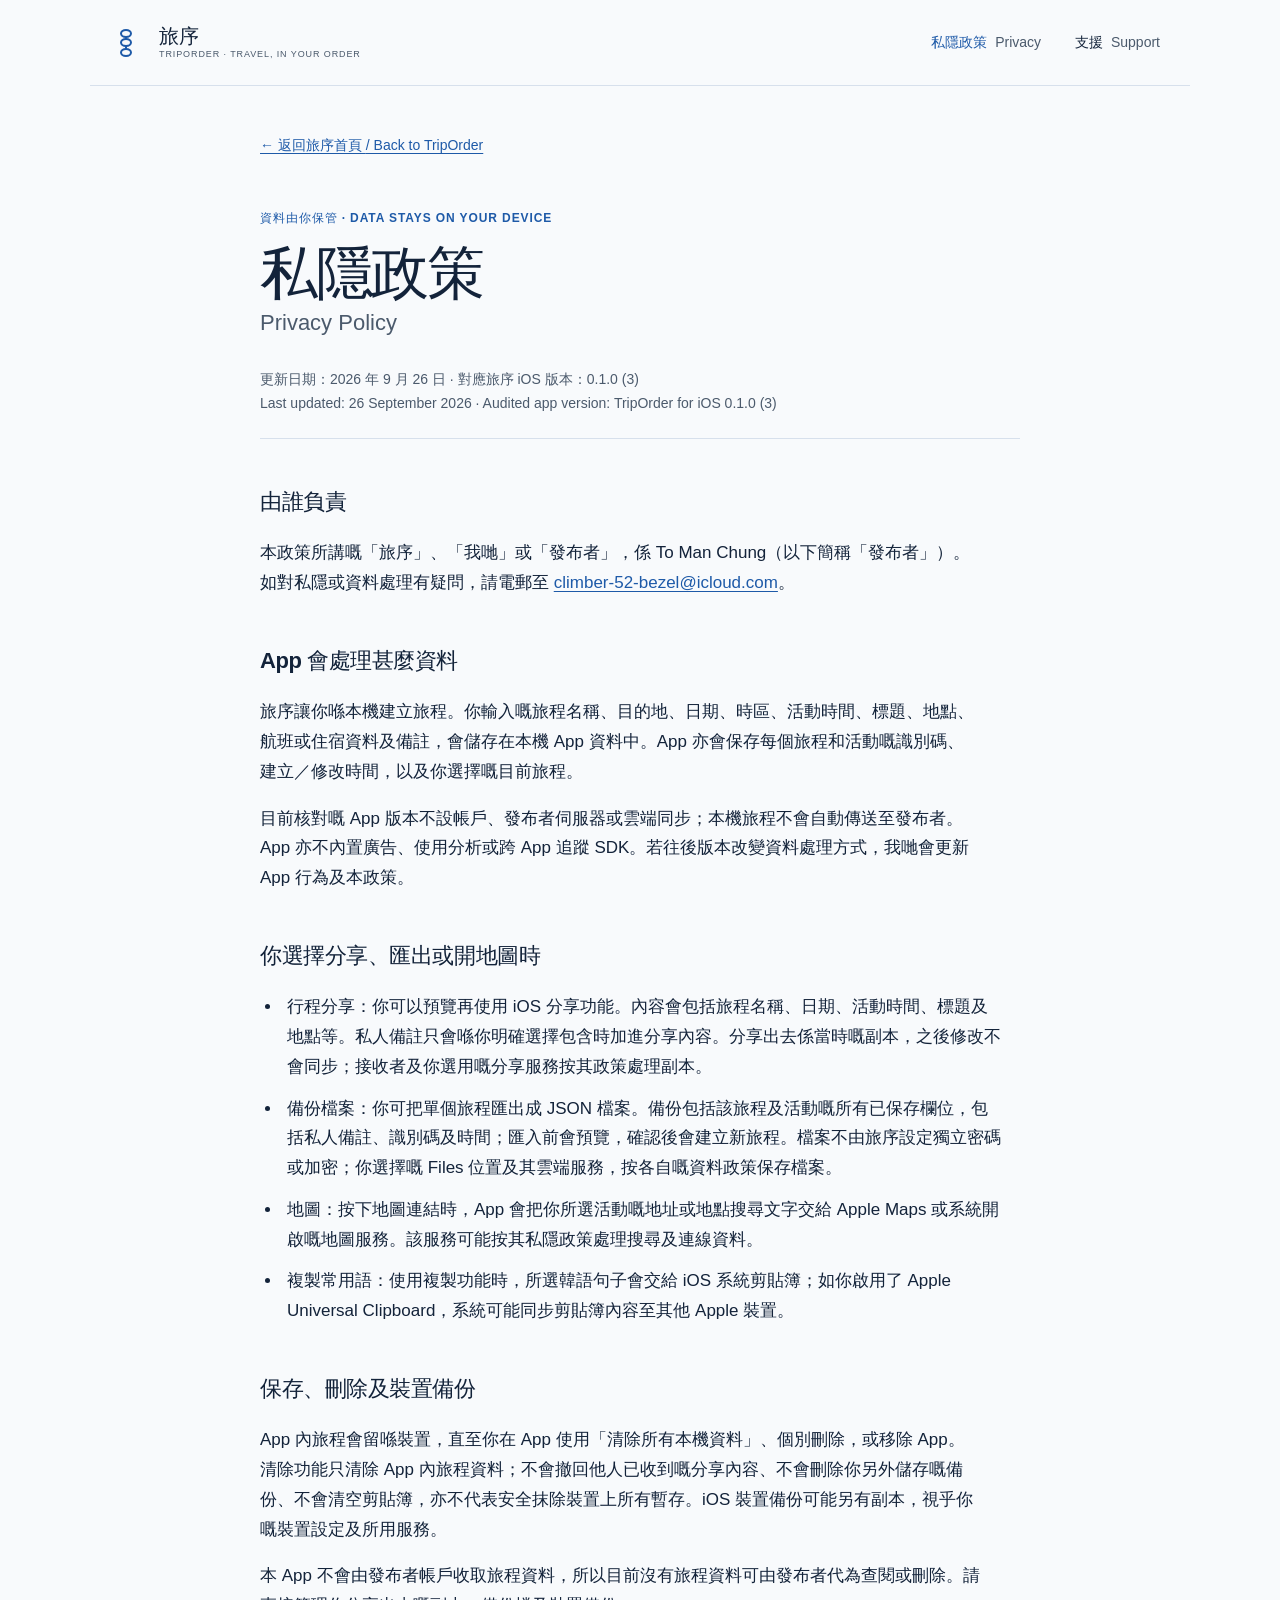
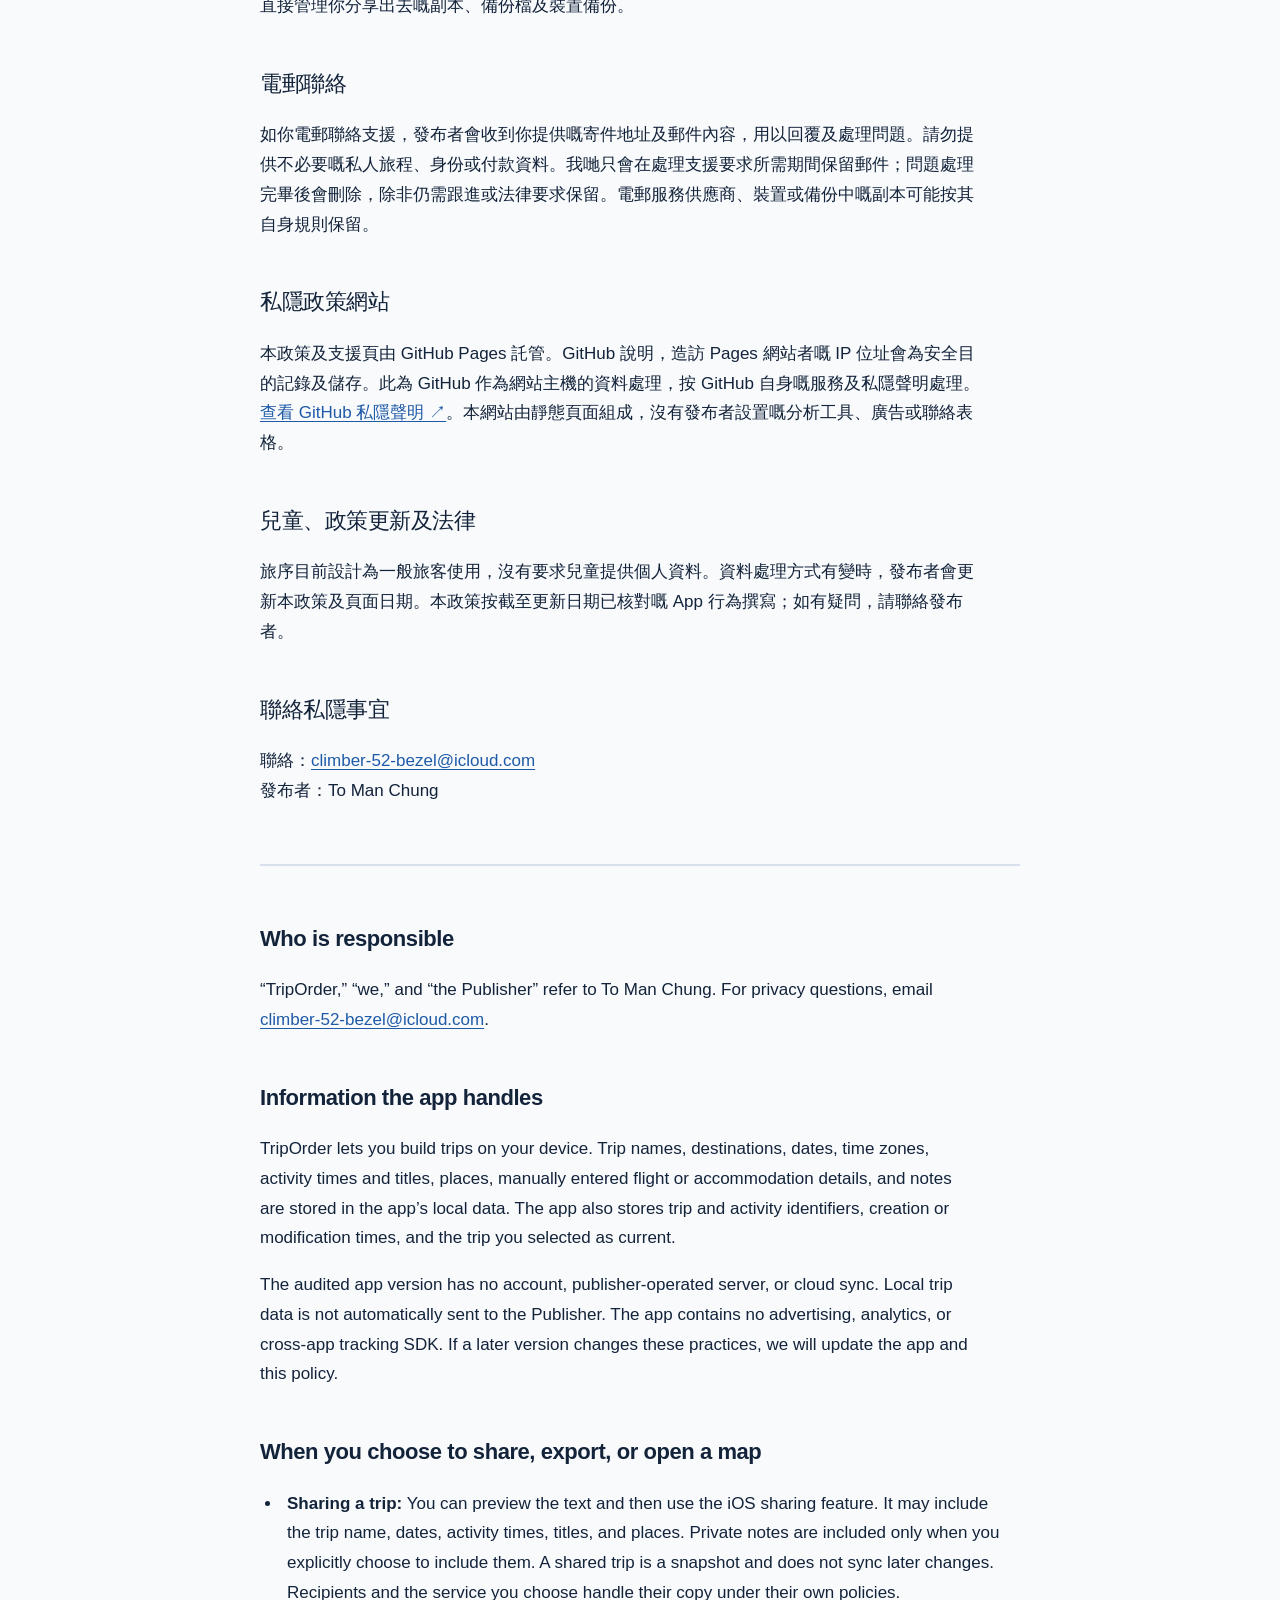
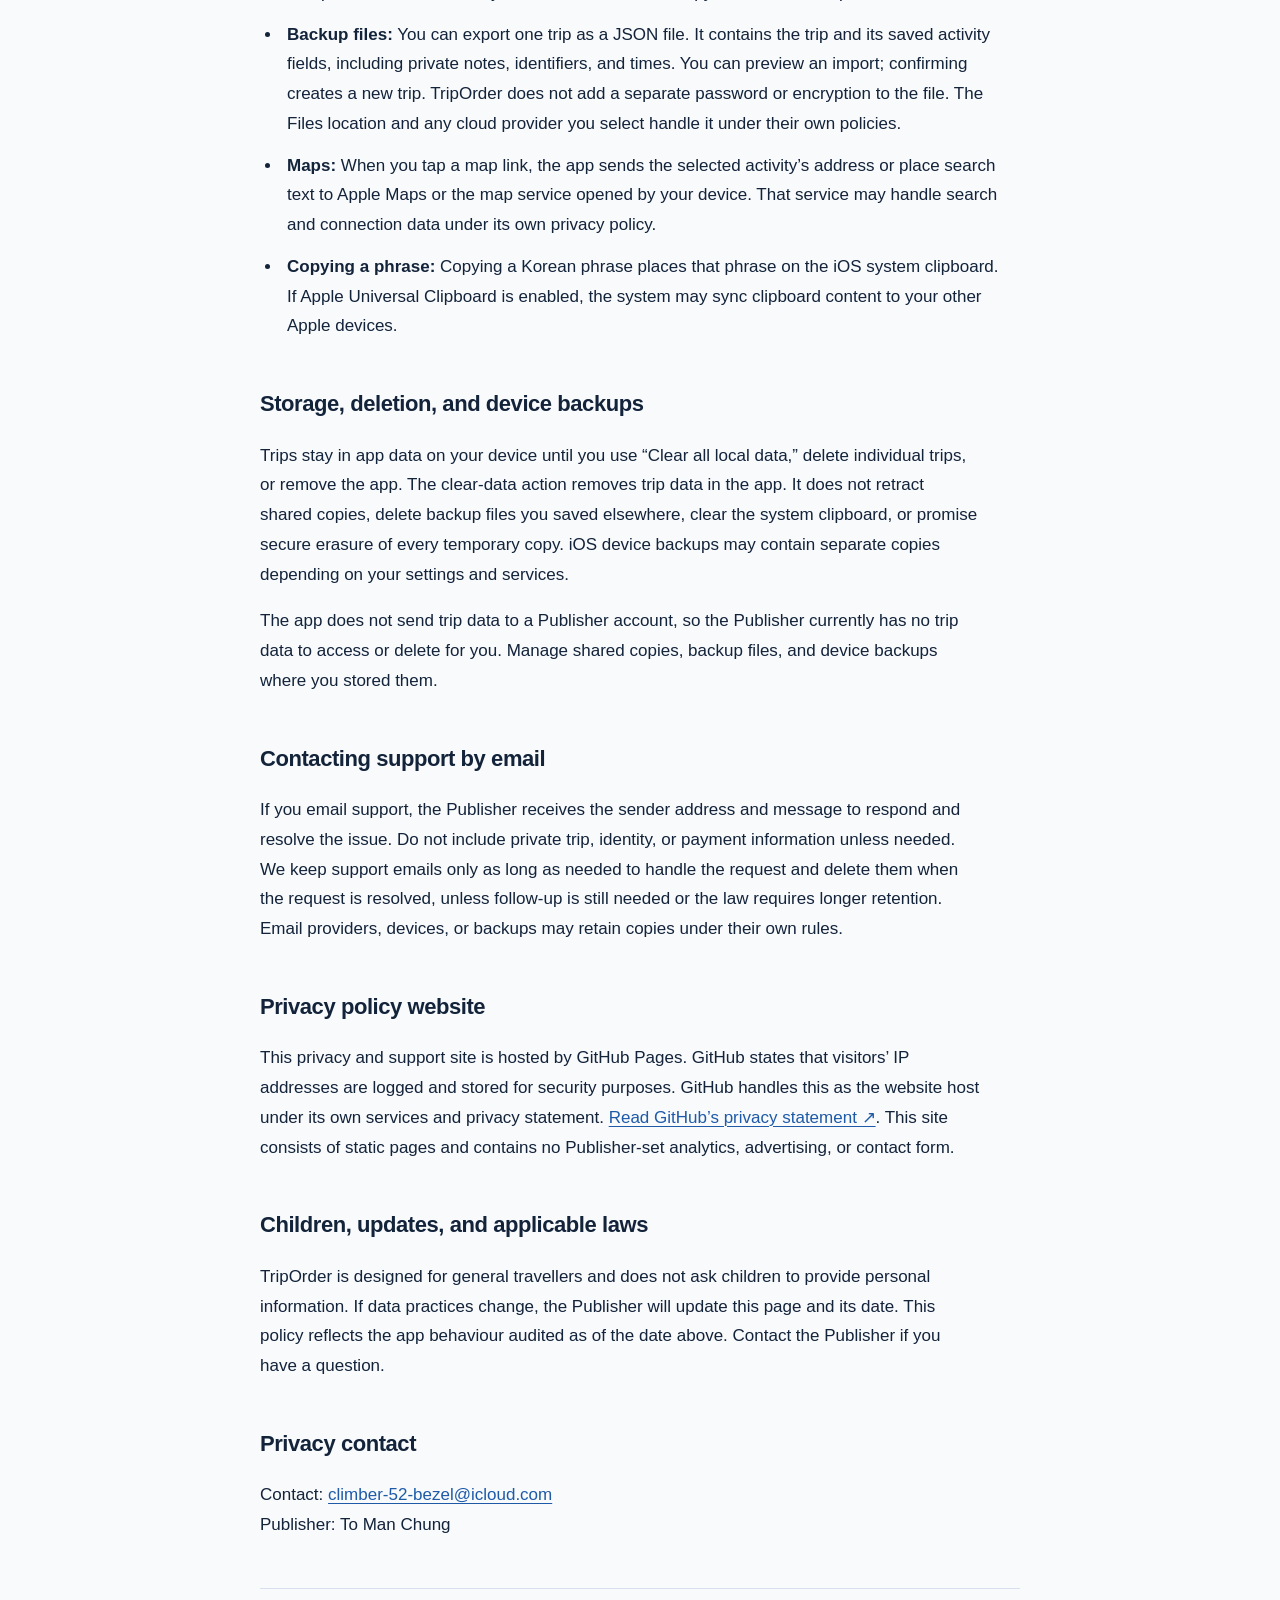
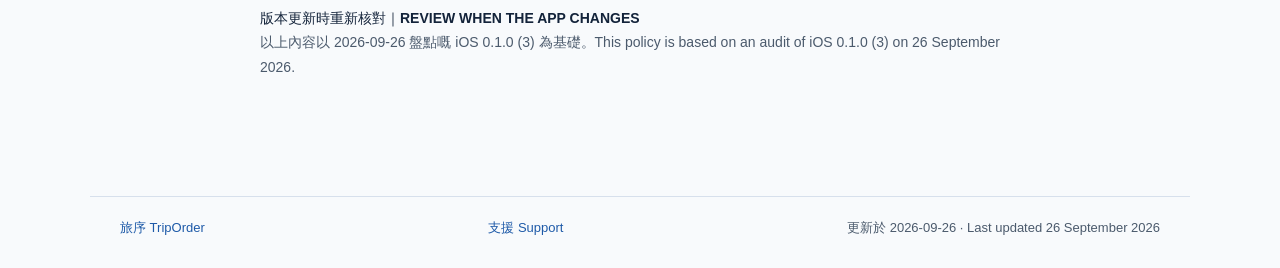
==== privacy.html @ 2a84ca47 "Add bilingual privacy and support site" ====
<!doctype html>
<html lang="zh-Hant">
<head>
  <meta charset="utf-8">
  <meta name="viewport" content="width=device-width, initial-scale=1">
  <meta name="color-scheme" content="light">
  <meta name="description" content="旅序 TripOrder 私隱政策：旅程資料、分享、備份、地圖及刪除方式。">
  <title>私隱政策 Privacy Policy｜旅序 TripOrder</title>
  <link rel="icon" type="image/svg+xml" href="favicon.svg">
  <link rel="stylesheet" href="styles.css">
</head>
<body>
  <header class="masthead">
    <a class="brand" href="index.html" aria-label="旅序 TripOrder 首頁"><span class="brand-mark" aria-hidden="true"><i></i><i></i><i></i></span><span><strong>旅序</strong><small>TRIPORDER · TRAVEL, IN YOUR ORDER</small></span></a>
    <nav aria-label="主要導覽 Main navigation"><a href="privacy.html" aria-current="page">私隱政策 <span lang="en">Privacy</span></a><a href="support.html">支援 <span lang="en">Support</span></a></nav>
  </header>
  <main class="document">
    <a class="back-link" href="index.html">← 返回旅序首頁 <span lang="en">/ Back to TripOrder</span></a>
    <p class="eyebrow">資料由你保管 · DATA STAYS ON YOUR DEVICE</p>
    <h1>私隱政策</h1>
    <p class="english-title" lang="en">Privacy Policy</p>
    <p class="meta">更新日期：2026 年 9 月 26 日 · 對應旅序 iOS 版本：0.1.0 (3)<br><span lang="en">Last updated: 26 September 2026 · Audited app version: TripOrder for iOS 0.1.0 (3)</span></p>
    <section class="bilingual-section">
      <div lang="zh-Hant">
        <h2>由誰負責</h2>
        <p>本政策所講嘅「旅序」、「我哋」或「發布者」，係 To Man Chung（以下簡稱「發布者」）。如對私隱或資料處理有疑問，請電郵至 <a href="mailto:climber-52-bezel@icloud.com">climber-52-bezel@icloud.com</a>。</p>
        <h2>App 會處理甚麼資料</h2>
        <p>旅序讓你喺本機建立旅程。你輸入嘅旅程名稱、目的地、日期、時區、活動時間、標題、地點、航班或住宿資料及備註，會儲存在本機 App 資料中。App 亦會保存每個旅程和活動嘅識別碼、建立／修改時間，以及你選擇嘅目前旅程。</p>
        <p>目前核對嘅 App 版本不設帳戶、發布者伺服器或雲端同步；本機旅程不會自動傳送至發布者。App 亦不內置廣告、使用分析或跨 App 追蹤 SDK。若往後版本改變資料處理方式，我哋會更新 App 行為及本政策。</p>
        <h2>你選擇分享、匯出或開地圖時</h2>
        <ul>
          <li><strong>行程分享：</strong>你可以預覽再使用 iOS 分享功能。內容會包括旅程名稱、日期、活動時間、標題及地點等。私人備註只會喺你明確選擇包含時加進分享內容。分享出去係當時嘅副本，之後修改不會同步；接收者及你選用嘅分享服務按其政策處理副本。</li>
          <li><strong>備份檔案：</strong>你可把單個旅程匯出成 JSON 檔案。備份包括該旅程及活動嘅所有已保存欄位，包括私人備註、識別碼及時間；匯入前會預覽，確認後會建立新旅程。檔案不由旅序設定獨立密碼或加密；你選擇嘅 Files 位置及其雲端服務，按各自嘅資料政策保存檔案。</li>
          <li><strong>地圖：</strong>按下地圖連結時，App 會把你所選活動嘅地址或地點搜尋文字交給 Apple Maps 或系統開啟嘅地圖服務。該服務可能按其私隱政策處理搜尋及連線資料。</li>
          <li><strong>複製常用語：</strong>使用複製功能時，所選韓語句子會交給 iOS 系統剪貼簿；如你啟用了 Apple Universal Clipboard，系統可能同步剪貼簿內容至其他 Apple 裝置。</li>
        </ul>
        <h2>保存、刪除及裝置備份</h2>
        <p>App 內旅程會留喺裝置，直至你在 App 使用「清除所有本機資料」、個別刪除，或移除 App。清除功能只清除 App 內旅程資料；不會撤回他人已收到嘅分享內容、不會刪除你另外儲存嘅備份、不會清空剪貼簿，亦不代表安全抹除裝置上所有暫存。iOS 裝置備份可能另有副本，視乎你嘅裝置設定及所用服務。</p>
        <p>本 App 不會由發布者帳戶收取旅程資料，所以目前沒有旅程資料可由發布者代為查閱或刪除。請直接管理你分享出去嘅副本、備份檔及裝置備份。</p>
        <h2>電郵聯絡</h2>
        <p>如你電郵聯絡支援，發布者會收到你提供嘅寄件地址及郵件內容，用以回覆及處理問題。請勿提供不必要嘅私人旅程、身份或付款資料。我哋只會在處理支援要求所需期間保留郵件；問題處理完畢後會刪除，除非仍需跟進或法律要求保留。電郵服務供應商、裝置或備份中嘅副本可能按其自身規則保留。</p>
        <h2>私隱政策網站</h2>
        <p>本政策及支援頁由 GitHub Pages 託管。GitHub 說明，造訪 Pages 網站者嘅 IP 位址會為安全目的記錄及儲存。此為 GitHub 作為網站主機的資料處理，按 GitHub 自身嘅服務及私隱聲明處理。<a href="https://docs.github.com/en/site-policy/privacy-policies/github-privacy-statement">查看 GitHub 私隱聲明 ↗</a>。本網站由靜態頁面組成，沒有發布者設置嘅分析工具、廣告或聯絡表格。</p>
        <h2>兒童、政策更新及法律</h2>
        <p>旅序目前設計為一般旅客使用，沒有要求兒童提供個人資料。資料處理方式有變時，發布者會更新本政策及頁面日期。本政策按截至更新日期已核對嘅 App 行為撰寫；如有疑問，請聯絡發布者。</p>
        <h2>聯絡私隱事宜</h2>
        <p>聯絡：<a href="mailto:climber-52-bezel@icloud.com">climber-52-bezel@icloud.com</a><br>發布者：To Man Chung</p>
      </div>
      <hr>
      <div lang="en">
        <h2>Who is responsible</h2>
        <p>“TripOrder,” “we,” and “the Publisher” refer to To Man Chung. For privacy questions, email <a href="mailto:climber-52-bezel@icloud.com">climber-52-bezel@icloud.com</a>.</p>
        <h2>Information the app handles</h2>
        <p>TripOrder lets you build trips on your device. Trip names, destinations, dates, time zones, activity times and titles, places, manually entered flight or accommodation details, and notes are stored in the app’s local data. The app also stores trip and activity identifiers, creation or modification times, and the trip you selected as current.</p>
        <p>The audited app version has no account, publisher-operated server, or cloud sync. Local trip data is not automatically sent to the Publisher. The app contains no advertising, analytics, or cross-app tracking SDK. If a later version changes these practices, we will update the app and this policy.</p>
        <h2>When you choose to share, export, or open a map</h2>
        <ul>
          <li><strong>Sharing a trip:</strong> You can preview the text and then use the iOS sharing feature. It may include the trip name, dates, activity times, titles, and places. Private notes are included only when you explicitly choose to include them. A shared trip is a snapshot and does not sync later changes. Recipients and the service you choose handle their copy under their own policies.</li>
          <li><strong>Backup files:</strong> You can export one trip as a JSON file. It contains the trip and its saved activity fields, including private notes, identifiers, and times. You can preview an import; confirming creates a new trip. TripOrder does not add a separate password or encryption to the file. The Files location and any cloud provider you select handle it under their own policies.</li>
          <li><strong>Maps:</strong> When you tap a map link, the app sends the selected activity’s address or place search text to Apple Maps or the map service opened by your device. That service may handle search and connection data under its own privacy policy.</li>
          <li><strong>Copying a phrase:</strong> Copying a Korean phrase places that phrase on the iOS system clipboard. If Apple Universal Clipboard is enabled, the system may sync clipboard content to your other Apple devices.</li>
        </ul>
        <h2>Storage, deletion, and device backups</h2>
        <p>Trips stay in app data on your device until you use “Clear all local data,” delete individual trips, or remove the app. The clear-data action removes trip data in the app. It does not retract shared copies, delete backup files you saved elsewhere, clear the system clipboard, or promise secure erasure of every temporary copy. iOS device backups may contain separate copies depending on your settings and services.</p>
        <p>The app does not send trip data to a Publisher account, so the Publisher currently has no trip data to access or delete for you. Manage shared copies, backup files, and device backups where you stored them.</p>
        <h2>Contacting support by email</h2>
        <p>If you email support, the Publisher receives the sender address and message to respond and resolve the issue. Do not include private trip, identity, or payment information unless needed. We keep support emails only as long as needed to handle the request and delete them when the request is resolved, unless follow-up is still needed or the law requires longer retention. Email providers, devices, or backups may retain copies under their own rules.</p>
        <h2>Privacy policy website</h2>
        <p>This privacy and support site is hosted by GitHub Pages. GitHub states that visitors’ IP addresses are logged and stored for security purposes. GitHub handles this as the website host under its own services and privacy statement. <a href="https://docs.github.com/en/site-policy/privacy-policies/github-privacy-statement">Read GitHub’s privacy statement ↗</a>. This site consists of static pages and contains no Publisher-set analytics, advertising, or contact form.</p>
        <h2>Children, updates, and applicable laws</h2>
        <p>TripOrder is designed for general travellers and does not ask children to provide personal information. If data practices change, the Publisher will update this page and its date. This policy reflects the app behaviour audited as of the date above. Contact the Publisher if you have a question.</p>
        <h2>Privacy contact</h2>
        <p>Contact: <a href="mailto:climber-52-bezel@icloud.com">climber-52-bezel@icloud.com</a><br>Publisher: To Man Chung</p>
      </div>
    </section>
    <div class="closing-note"><strong>版本更新時重新核對｜REVIEW WHEN THE APP CHANGES</strong><br>以上內容以 2026-09-26 盤點嘅 iOS 0.1.0 (3) 為基礎。<span lang="en">This policy is based on an audit of iOS 0.1.0 (3) on 26 September 2026.</span></div>
  </main>
  <footer><a href="index.html">旅序 TripOrder</a><a href="support.html">支援 Support</a><span>更新於 2026-09-26 · Last updated 26 September 2026</span></footer>
</body>
</html>
---- styles.css ----
:root {
  color-scheme: light;
  --ink: #13233a;
  --harbor: #1e5aa8;
  --wash: #e8f1ff;
  --paper: #f8fafc;
  --line: #d7e0ec;
  --coral: #9b3028;
  --muted: #4b5a6c;
  font-family: -apple-system, BlinkMacSystemFont, "Segoe UI", "PingFang TC", "Noto Sans TC", sans-serif;
  font-synthesis: none;
  text-rendering: optimizeLegibility;
}
* { box-sizing: border-box; }
body { margin: 0; background: var(--paper); color: var(--ink); font-size: 17px; line-height: 1.75; }
a { color: var(--harbor); text-underline-offset: .2em; text-decoration-thickness: .08em; }
a:hover { text-decoration-thickness: .13em; }
a:focus-visible, summary:focus-visible { outline: 3px solid var(--harbor); outline-offset: 4px; border-radius: 2px; }
.draft-banner { padding: 9px 20px; background: var(--coral); color: white; text-align: center; font-size: 13px; font-weight: 700; letter-spacing: .015em; }
.masthead { max-width: 1100px; margin: 0 auto; min-height: 86px; padding: 18px 30px; display: flex; align-items: center; justify-content: space-between; gap: 28px; border-bottom: 1px solid var(--line); }
.brand { display: flex; gap: 12px; align-items: center; color: var(--ink); text-decoration: none; }
.brand strong { display: block; font-size: 20px; line-height: 1.2; }
.brand small { display: block; color: var(--muted); font-size: 9px; letter-spacing: .1em; line-height: 1.5; }
.brand-mark { position: relative; width: 27px; height: 36px; display: flex; flex-direction: column; justify-content: space-between; padding: 4px 0; }
.brand-mark::before { content: ""; position: absolute; top: 5px; bottom: 5px; left: 5px; width: 2px; background: var(--harbor); }
.brand-mark i { position: relative; display: block; width: 12px; height: 9px; border-radius: 50%; border: 2px solid var(--harbor); background: var(--paper); }
.masthead nav { display: flex; gap: clamp(16px, 3vw, 34px); }
.masthead nav a { color: var(--ink); text-decoration: none; font-size: 14px; font-weight: 650; }
.masthead nav a span { display: inline-block; margin-left: 4px; color: var(--muted); font-weight: 400; }
.masthead nav a[aria-current] { color: var(--harbor); }
main { max-width: 1100px; margin: 0 auto; padding: 76px 30px 100px; }
.hero { max-width: 780px; padding: 15px 0 36px; }
.eyebrow { color: var(--harbor); font-weight: 750; font-size: 12px; letter-spacing: .075em; }
h1 { margin: 16px 0 20px; font-size: clamp(43px, 7vw, 78px); line-height: 1.1; letter-spacing: -.04em; }
.hero h1 span { color: var(--harbor); }
.lede { max-width: 650px; font-size: 19px; line-height: 1.8; }
.lede.english { margin-top: 12px; color: var(--muted); font-size: 16px; }
.route-list { margin-top: 48px; max-width: 690px; border-top: 1px solid var(--line); }
.route-item { min-height: 80px; display: grid; grid-template-columns: 60px 1fr 26px; gap: 16px; align-items: center; padding: 13px 8px; border-bottom: 1px solid var(--line); color: var(--ink); text-decoration: none; }
.route-time { align-self: stretch; display: flex; align-items: center; color: var(--harbor); font-size: 15px; font-variant-numeric: tabular-nums; }
.route-item strong, .route-item small { display: block; }
.route-item strong { font-size: 18px; }
.route-item small { color: var(--muted); font-size: 13px; }
.route-item .arrow { color: var(--harbor); font-size: 20px; }
.route-item:hover { background: var(--wash); }
.publisher-note { max-width: 760px; margin-top: 55px; padding: 22px 25px; border-left: 3px solid var(--coral); background: white; }
.publisher-note p:last-child { color: var(--muted); }
.document { max-width: 820px; padding-top: 44px; }
.document h1 { margin: 10px 0 0; font-size: clamp(40px, 6vw, 58px); }
.english-title { margin: 0; color: var(--muted); font-size: 22px; }
.back-link { display: inline-block; margin-bottom: 38px; font-size: 14px; }
.meta { margin: 24px 0 28px; padding-bottom: 22px; color: var(--muted); border-bottom: 1px solid var(--line); font-size: 14px; }
.attention { margin: 28px 0 38px; padding: 18px 20px; border-left: 3px solid var(--coral); background: #fff4f2; font-size: 15px; }
.bilingual-section { max-width: 760px; }
.bilingual-section h2 { margin: 44px 0 10px; font-size: 22px; letter-spacing: -.02em; }
.bilingual-section p, .bilingual-section li { max-width: 720px; }
.bilingual-section li { margin: 12px 0; padding-left: 5px; }
.bilingual-section ul { padding-left: 22px; }
.bilingual-section hr { margin: 58px 0 54px; border: 0; border-top: 2px solid var(--line); }
mark { padding: 1px 4px; background: #fff1c7; color: #392800; font-weight: 650; }
.closing-note { margin-top: 48px; padding: 17px 0; border-top: 1px solid var(--line); color: var(--muted); font-size: 14px; }
.closing-note strong { color: var(--ink); }
.support-page .bilingual-section details { margin: 12px 0; border-top: 1px solid var(--line); }
.support-page summary { min-height: 54px; padding: 12px 5px; cursor: pointer; color: var(--ink); font-weight: 650; }
.support-page details p { margin: 2px 5px 20px; color: var(--muted); }
footer { max-width: 1100px; margin: 0 auto; padding: 20px 30px 28px; display: flex; flex-wrap: wrap; justify-content: space-between; gap: 12px; border-top: 1px solid var(--line); color: var(--muted); font-size: 13px; }
footer a { text-decoration: none; }
@media (max-width: 640px) {
  body { font-size: 16px; }
  .draft-banner { font-size: 11px; line-height: 1.5; }
  .masthead { min-height: 74px; padding: 14px 18px; align-items: flex-start; }
  .brand small { max-width: 150px; font-size: 8px; }
  .masthead nav { flex-direction: column; align-items: flex-end; gap: 7px; }
  .masthead nav a { font-size: 12px; }
  .masthead nav a span { font-size: 11px; }
  main { padding: 50px 20px 68px; }
  .document { padding-top: 30px; }
  .back-link { margin-bottom: 28px; }
  .lede { font-size: 17px; }
  .route-list { margin-top: 34px; }
  .route-item { grid-template-columns: 40px 1fr 22px; gap: 10px; }
  .route-item strong { font-size: 16px; }
  .route-item small { font-size: 12px; }
  .publisher-note { margin-top: 38px; padding: 17px; }
  .attention { padding: 15px; }
  footer { padding: 18px 20px 24px; }
}
@media (prefers-reduced-motion: reduce) {
  *, *::before, *::after { scroll-behavior: auto !important; animation-duration: .01ms !important; animation-iteration-count: 1 !important; transition-duration: .01ms !important; }
}
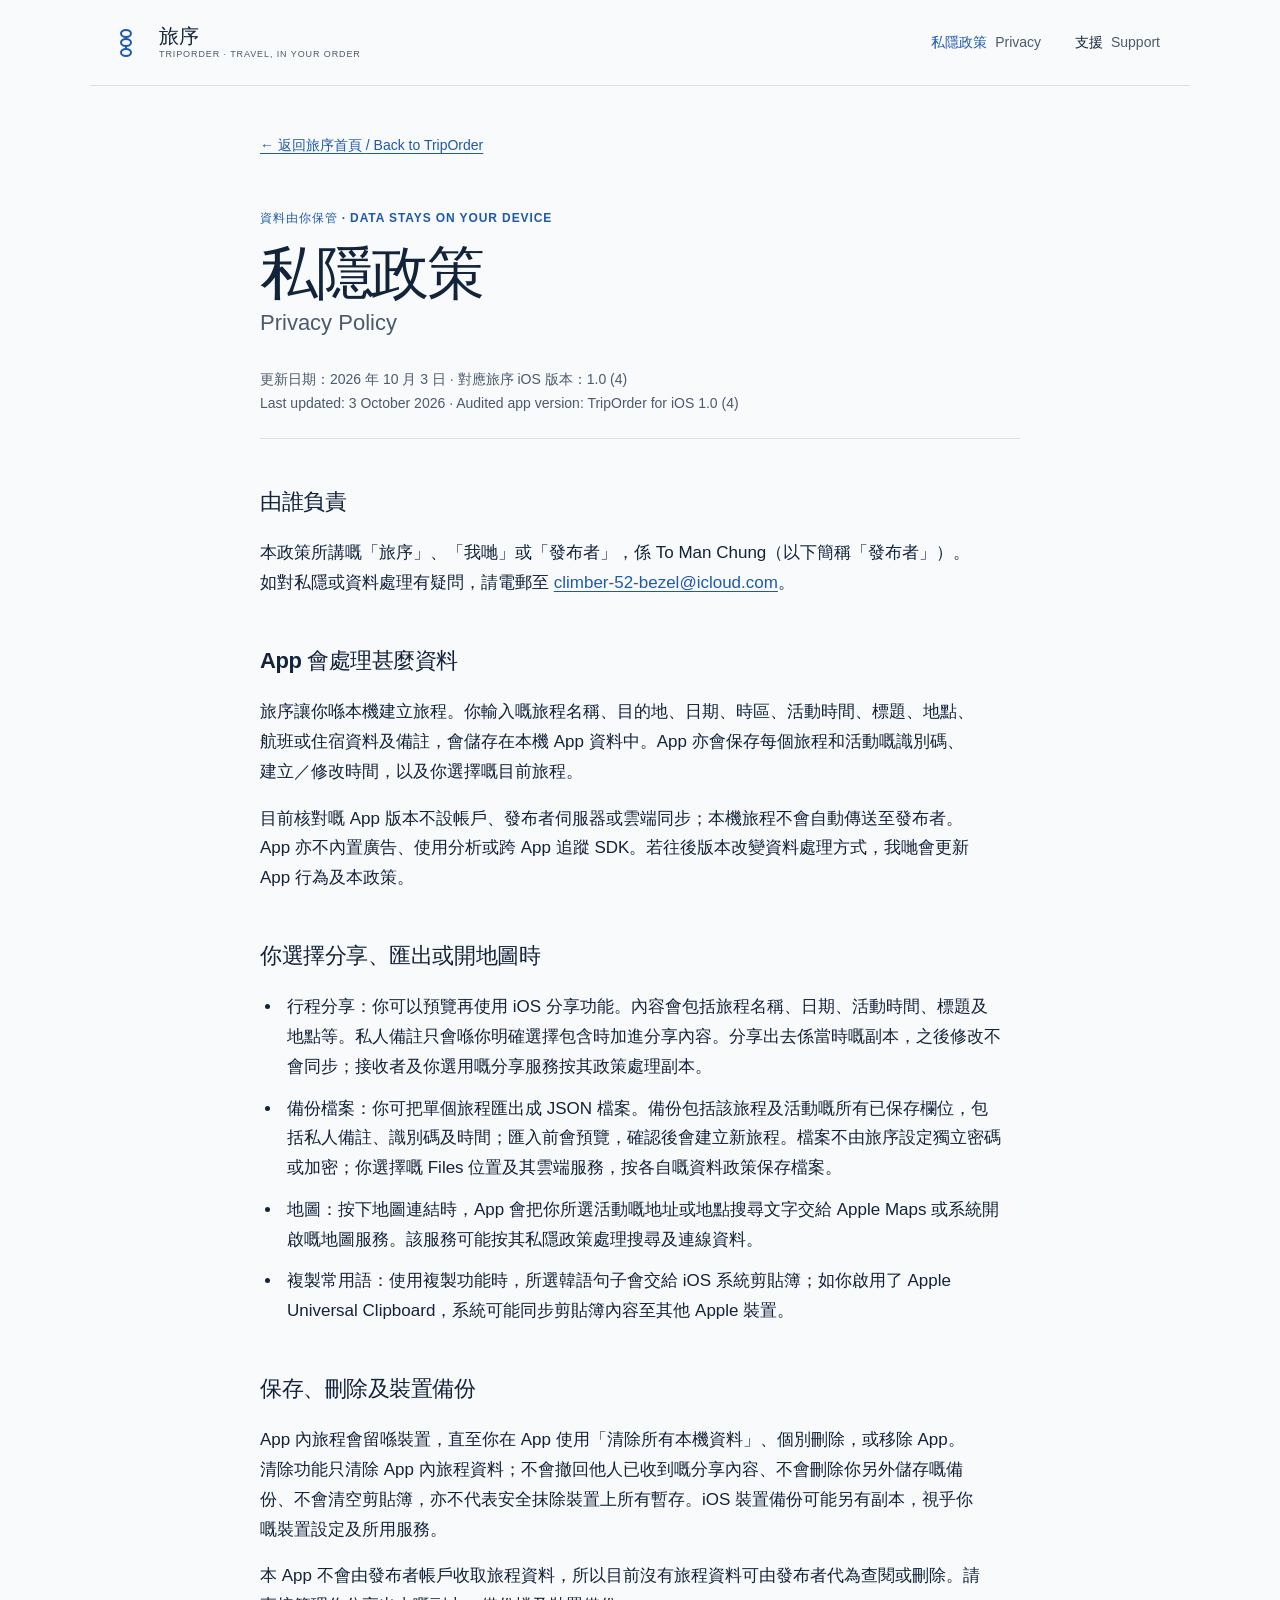
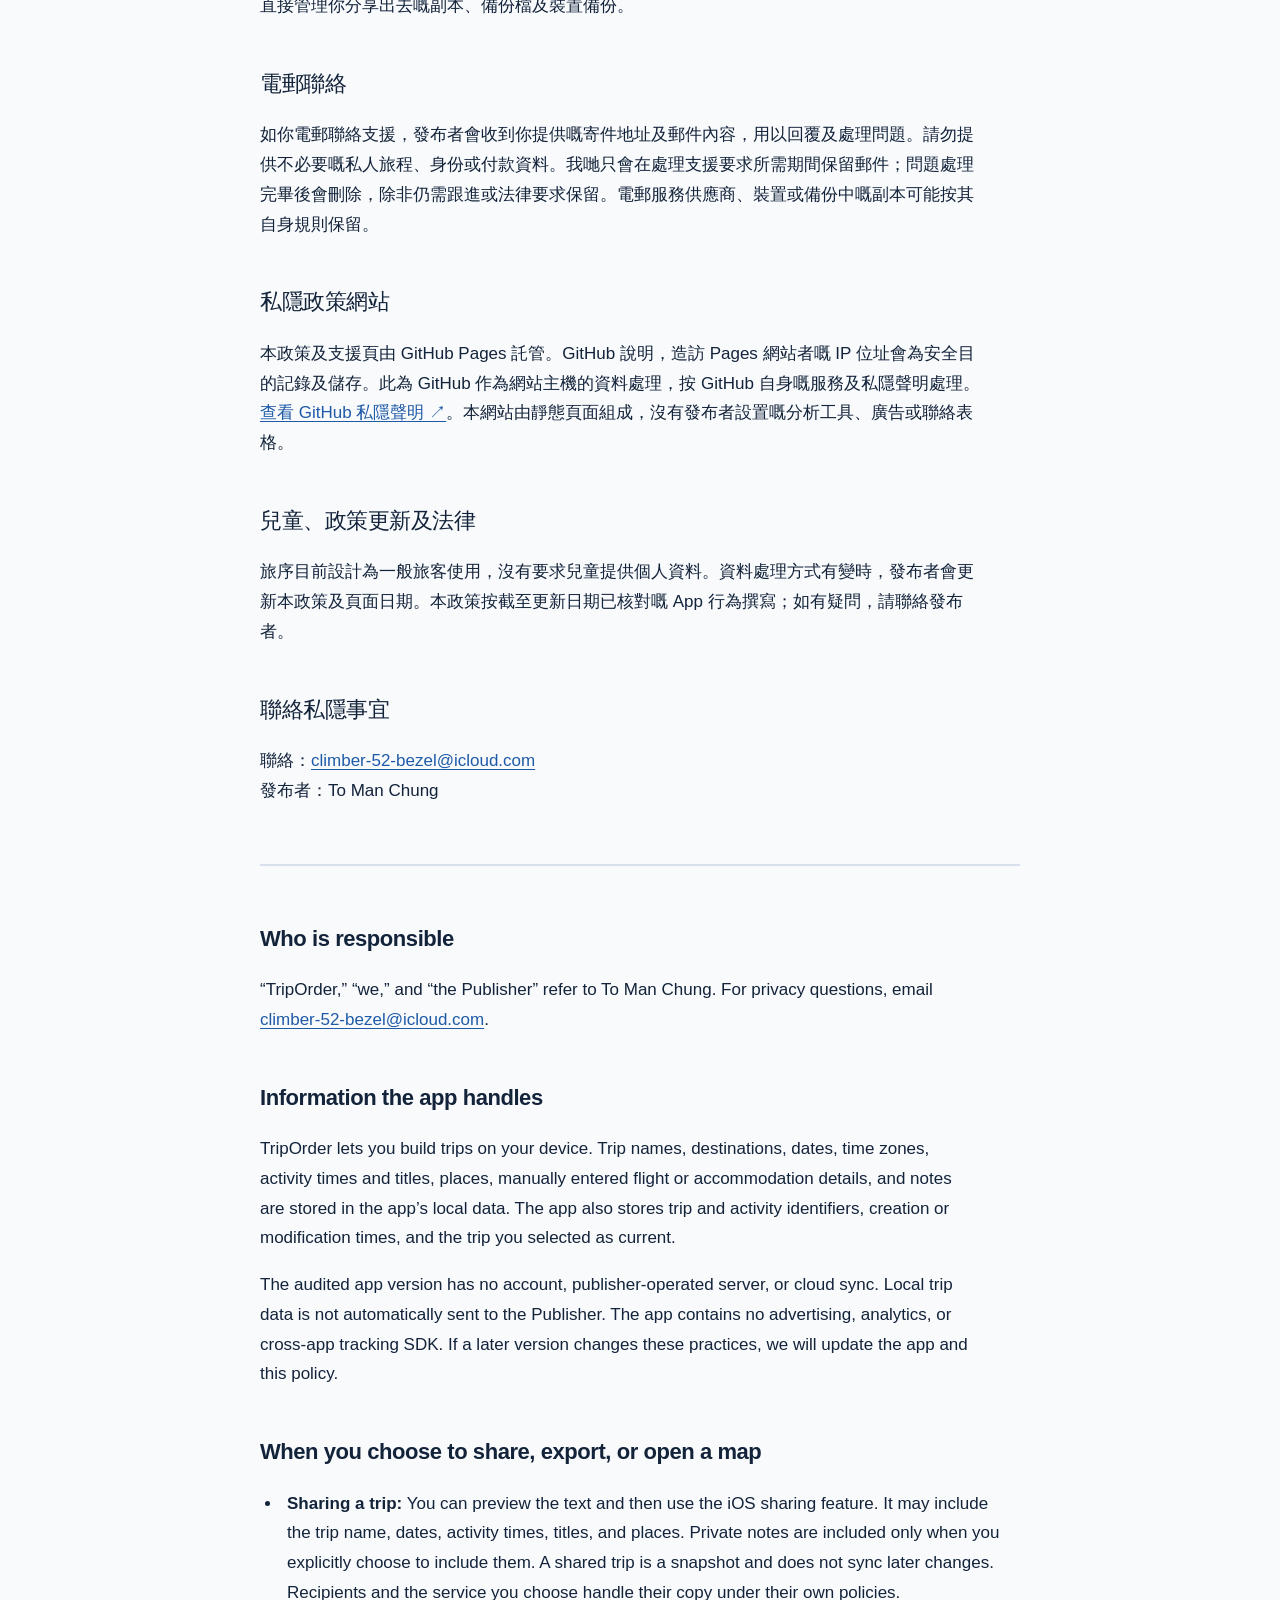
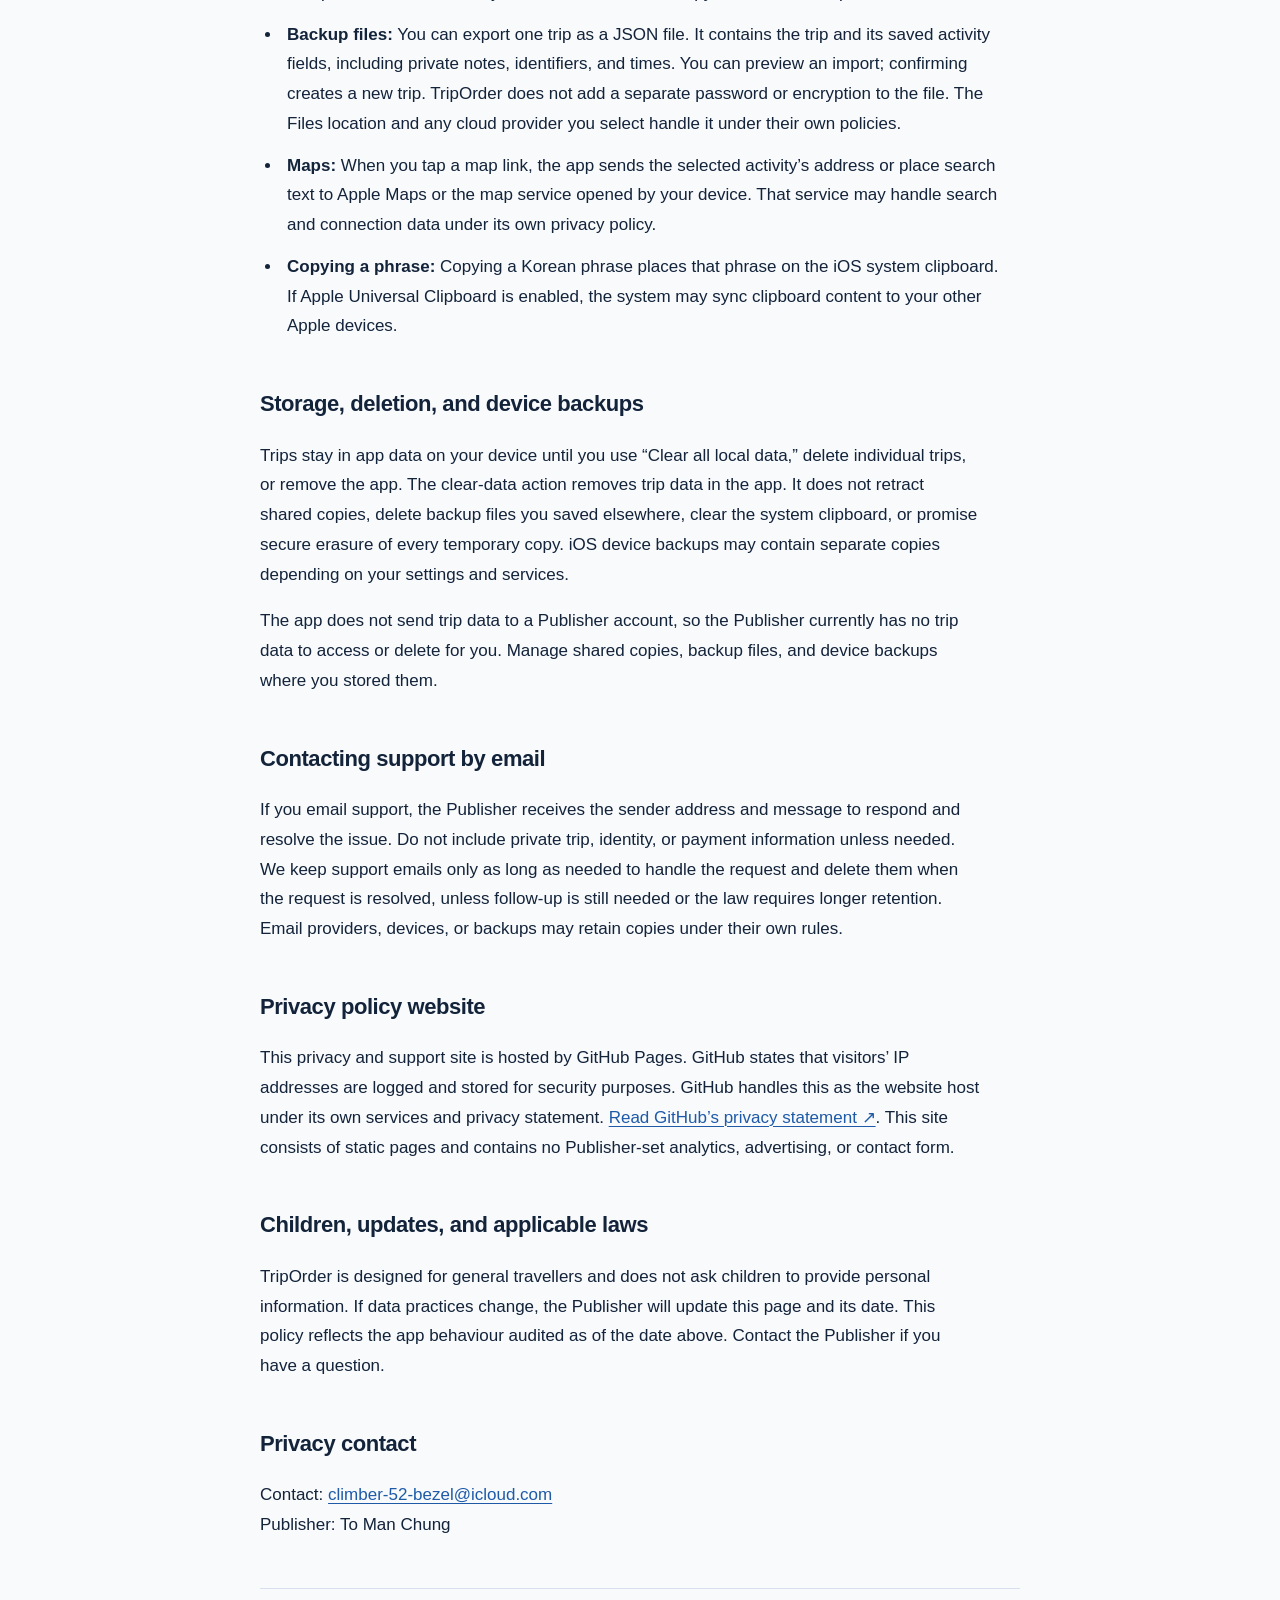
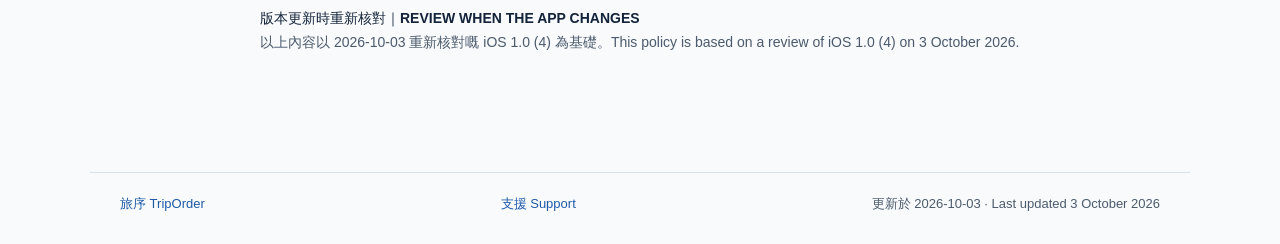
==== commit 4ac986d0: "Update privacy policy audit to iOS 1.0 (4)" ====
--- a/privacy.html
+++ b/privacy.html
@@ -19,7 +19,7 @@
     <p class="eyebrow">資料由你保管 · DATA STAYS ON YOUR DEVICE</p>
     <h1>私隱政策</h1>
     <p class="english-title" lang="en">Privacy Policy</p>
-    <p class="meta">更新日期：2026 年 9 月 26 日 · 對應旅序 iOS 版本：0.1.0 (3)<br><span lang="en">Last updated: 26 September 2026 · Audited app version: TripOrder for iOS 0.1.0 (3)</span></p>
+    <p class="meta">更新日期：2026 年 10 月 3 日 · 對應旅序 iOS 版本：1.0 (4)<br><span lang="en">Last updated: 3 October 2026 · Audited app version: TripOrder for iOS 1.0 (4)</span></p>
     <section class="bilingual-section">
       <div lang="zh-Hant">
         <h2>由誰負責</h2>
@@ -73,8 +73,8 @@
         <p>Contact: <a href="mailto:climber-52-bezel@icloud.com">climber-52-bezel@icloud.com</a><br>Publisher: To Man Chung</p>
       </div>
     </section>
-    <div class="closing-note"><strong>版本更新時重新核對｜REVIEW WHEN THE APP CHANGES</strong><br>以上內容以 2026-09-26 盤點嘅 iOS 0.1.0 (3) 為基礎。<span lang="en">This policy is based on an audit of iOS 0.1.0 (3) on 26 September 2026.</span></div>
+    <div class="closing-note"><strong>版本更新時重新核對｜REVIEW WHEN THE APP CHANGES</strong><br>以上內容以 2026-10-03 重新核對嘅 iOS 1.0 (4) 為基礎。<span lang="en">This policy is based on a review of iOS 1.0 (4) on 3 October 2026.</span></div>
   </main>
-  <footer><a href="index.html">旅序 TripOrder</a><a href="support.html">支援 Support</a><span>更新於 2026-09-26 · Last updated 26 September 2026</span></footer>
+  <footer><a href="index.html">旅序 TripOrder</a><a href="support.html">支援 Support</a><span>更新於 2026-10-03 · Last updated 3 October 2026</span></footer>
 </body>
 </html>
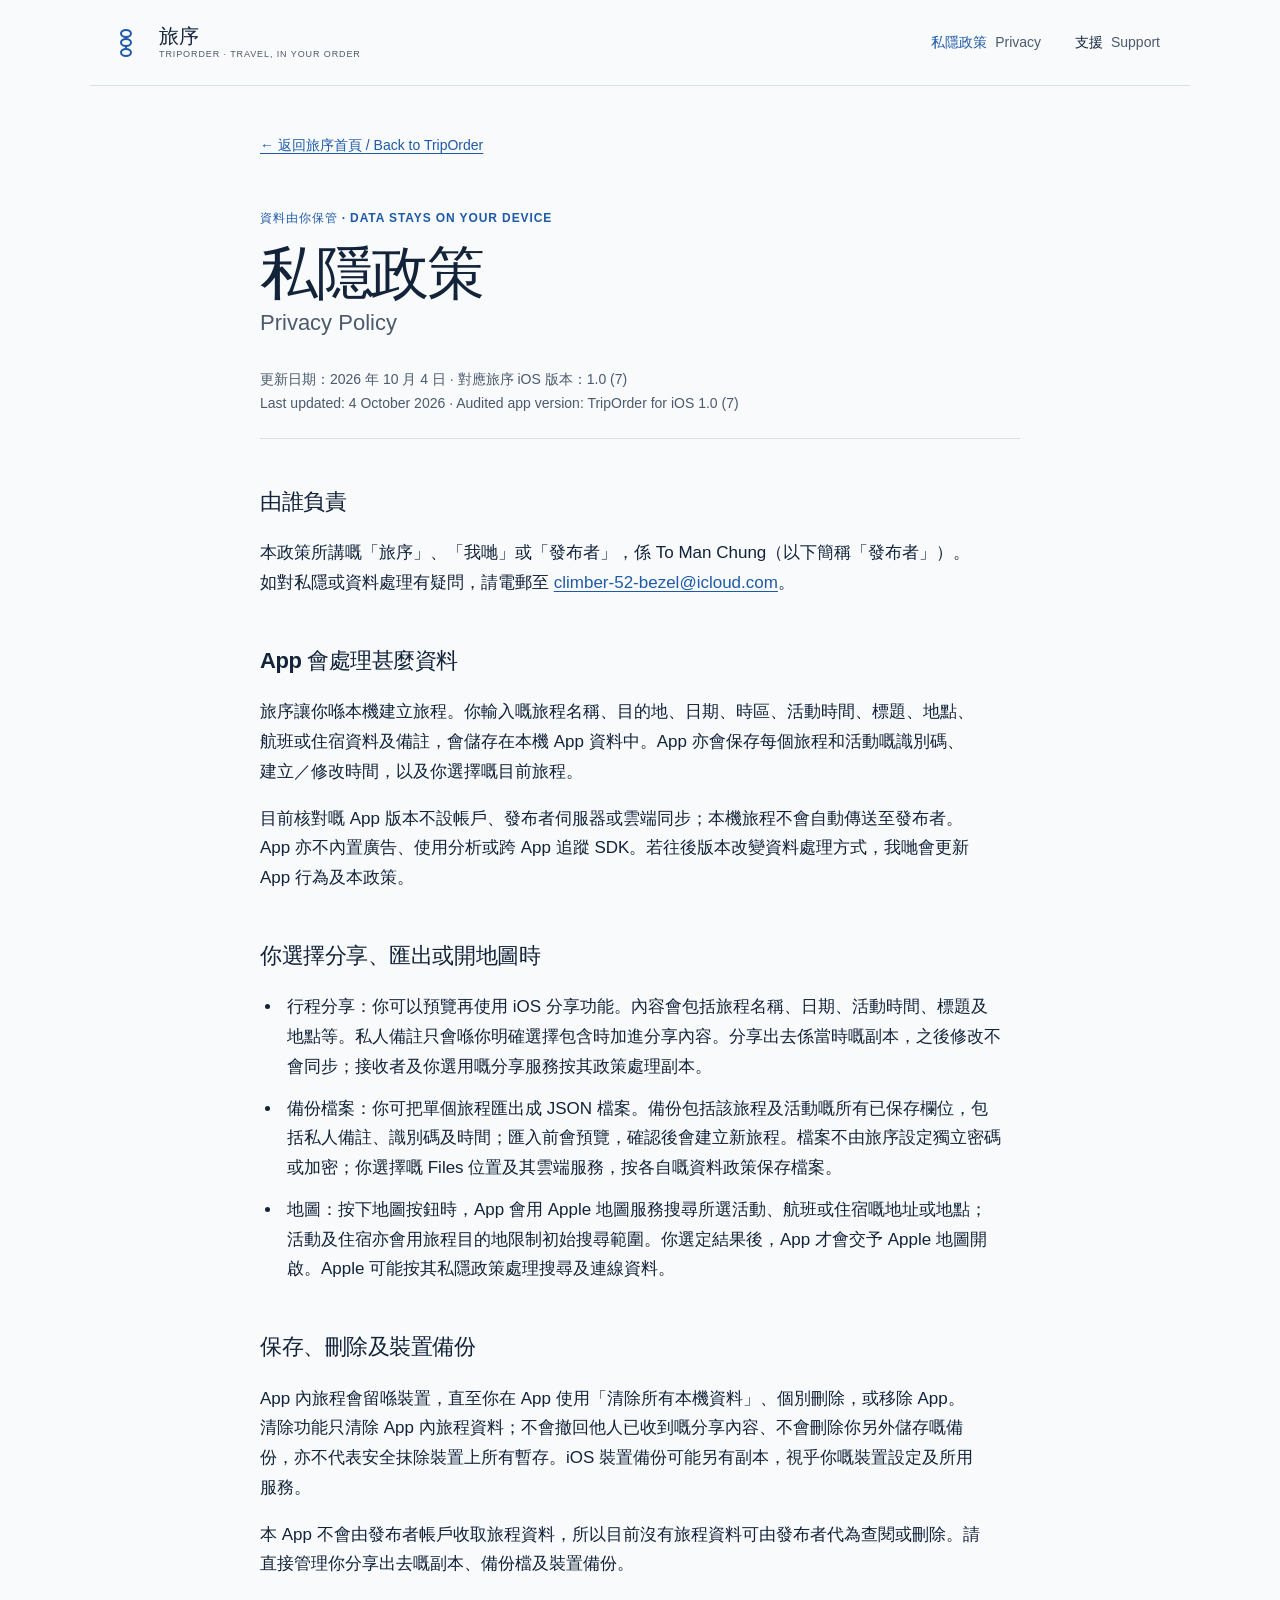
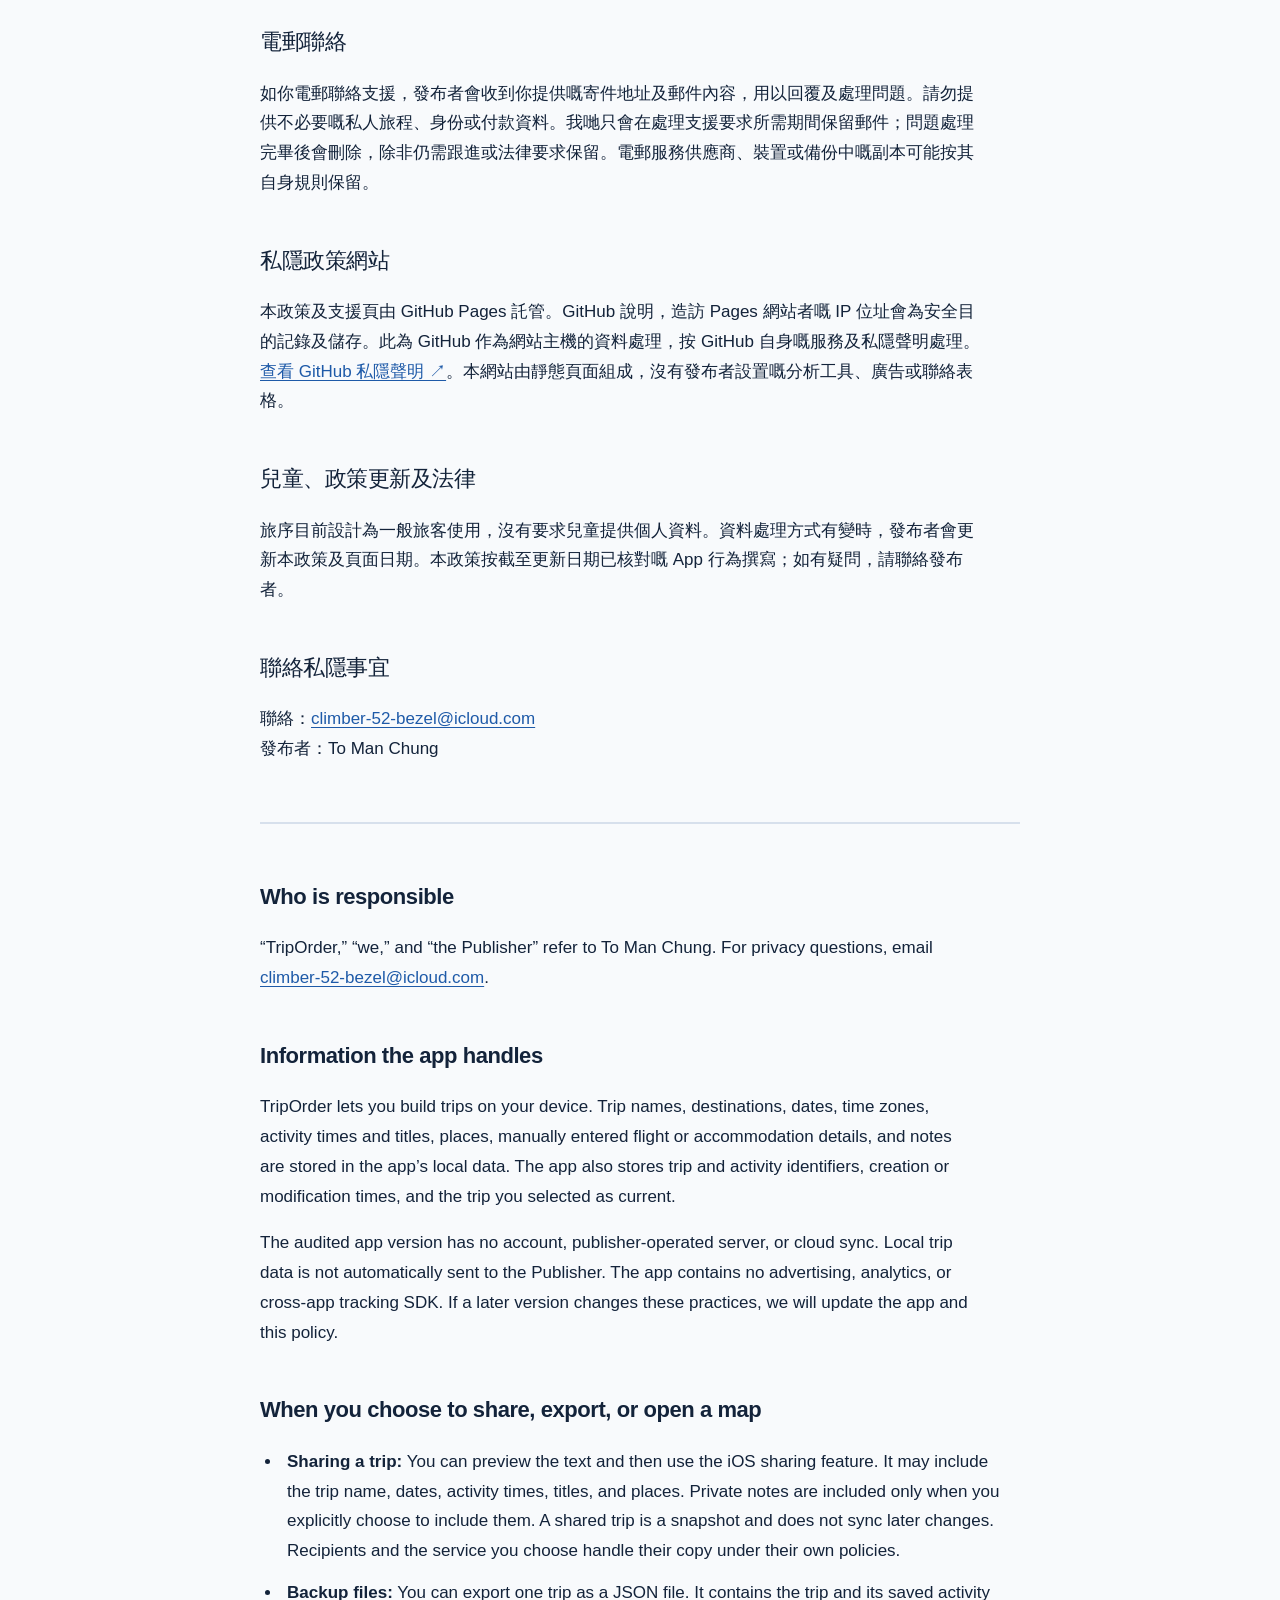
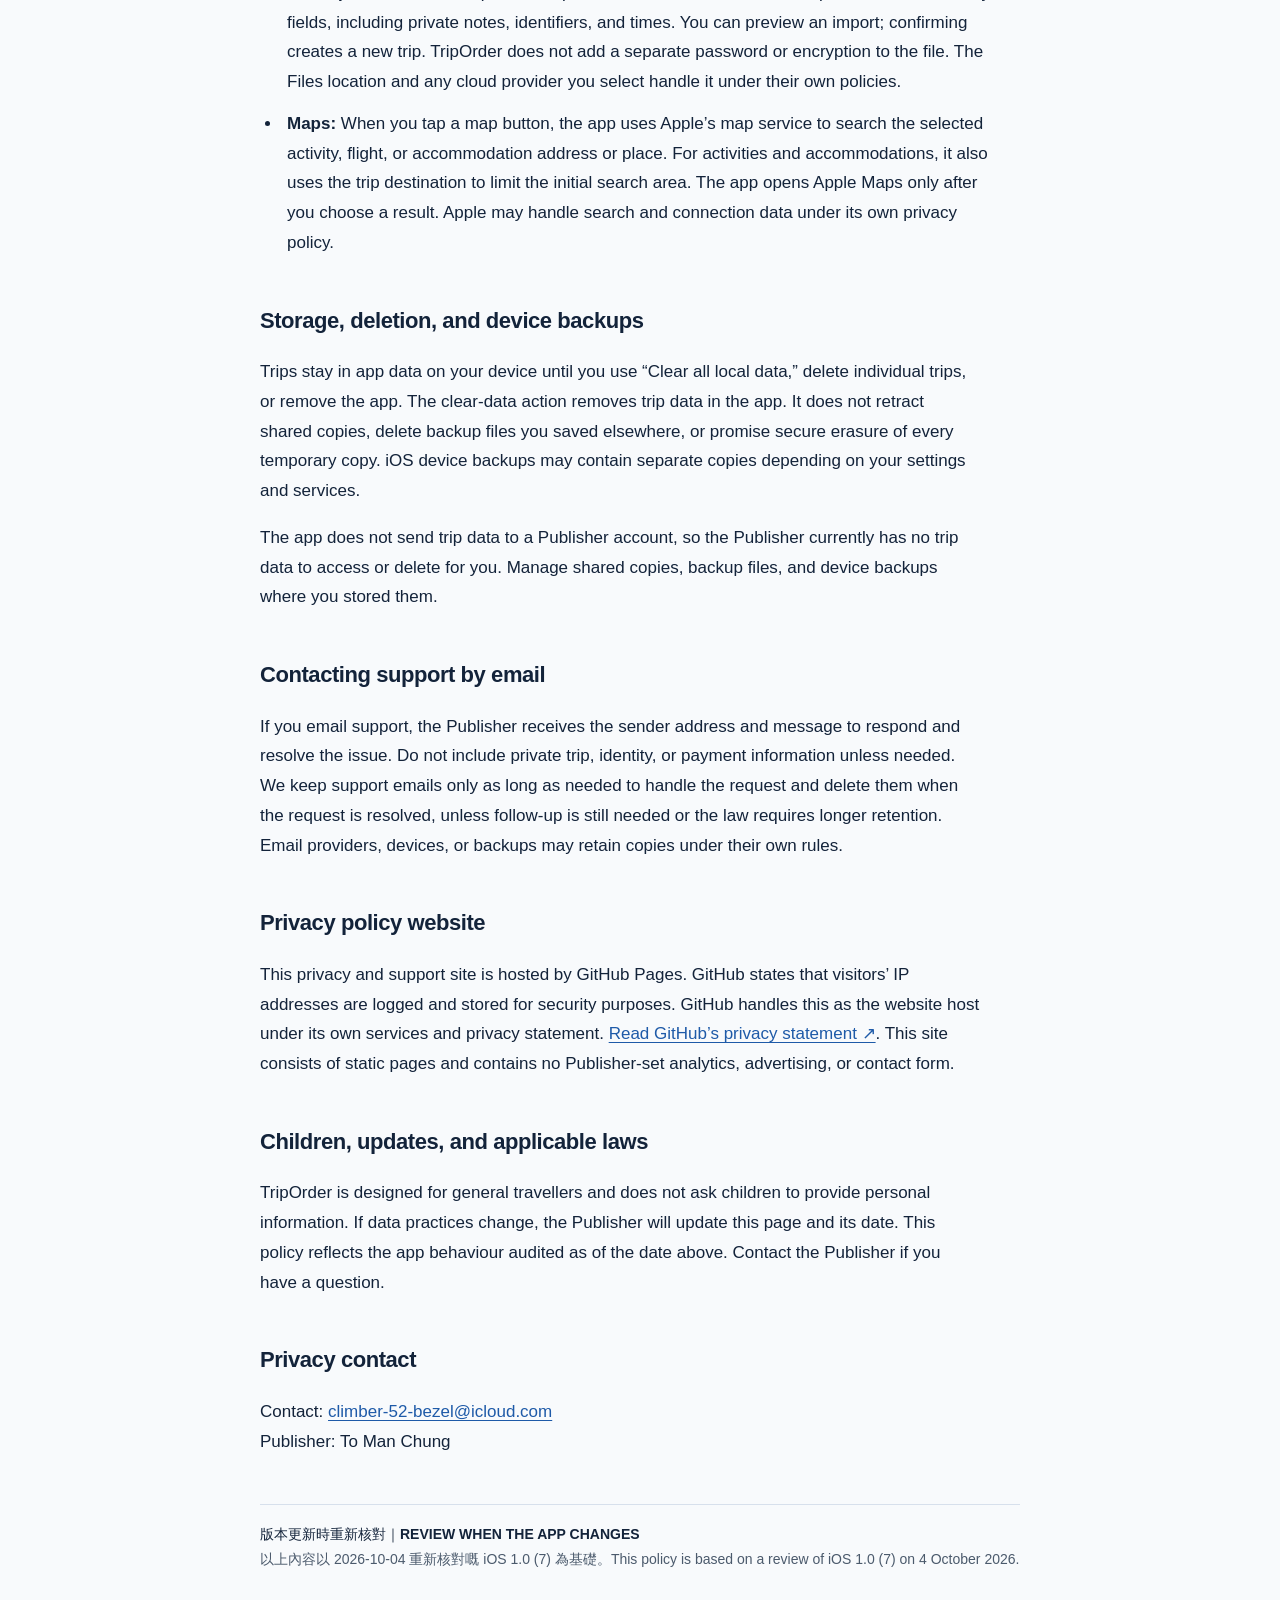
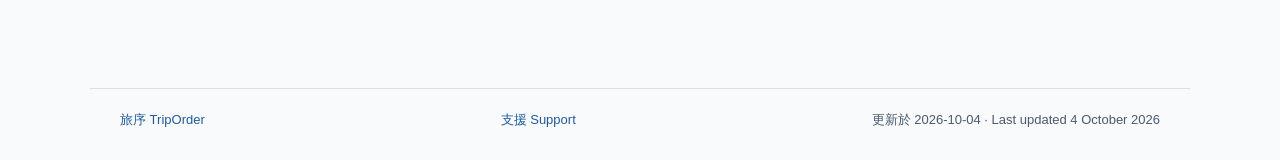
==== commit 0805a1a0: "Align privacy policy with iOS 1.0 (7)" ====
--- a/privacy.html
+++ b/privacy.html
@@ -19,7 +19,7 @@
     <p class="eyebrow">資料由你保管 · DATA STAYS ON YOUR DEVICE</p>
     <h1>私隱政策</h1>
     <p class="english-title" lang="en">Privacy Policy</p>
-    <p class="meta">更新日期：2026 年 10 月 3 日 · 對應旅序 iOS 版本：1.0 (4)<br><span lang="en">Last updated: 3 October 2026 · Audited app version: TripOrder for iOS 1.0 (4)</span></p>
+    <p class="meta">更新日期：2026 年 10 月 4 日 · 對應旅序 iOS 版本：1.0 (7)<br><span lang="en">Last updated: 4 October 2026 · Audited app version: TripOrder for iOS 1.0 (7)</span></p>
     <section class="bilingual-section">
       <div lang="zh-Hant">
         <h2>由誰負責</h2>
@@ -31,11 +31,11 @@
         <ul>
           <li><strong>行程分享：</strong>你可以預覽再使用 iOS 分享功能。內容會包括旅程名稱、日期、活動時間、標題及地點等。私人備註只會喺你明確選擇包含時加進分享內容。分享出去係當時嘅副本，之後修改不會同步；接收者及你選用嘅分享服務按其政策處理副本。</li>
           <li><strong>備份檔案：</strong>你可把單個旅程匯出成 JSON 檔案。備份包括該旅程及活動嘅所有已保存欄位，包括私人備註、識別碼及時間；匯入前會預覽，確認後會建立新旅程。檔案不由旅序設定獨立密碼或加密；你選擇嘅 Files 位置及其雲端服務，按各自嘅資料政策保存檔案。</li>
-          <li><strong>地圖：</strong>按下地圖連結時，App 會把你所選活動嘅地址或地點搜尋文字交給 Apple Maps 或系統開啟嘅地圖服務。該服務可能按其私隱政策處理搜尋及連線資料。</li>
-          <li><strong>複製常用語：</strong>使用複製功能時，所選韓語句子會交給 iOS 系統剪貼簿；如你啟用了 Apple Universal Clipboard，系統可能同步剪貼簿內容至其他 Apple 裝置。</li>
+          <li><strong>地圖：</strong>按下地圖按鈕時，App 會用 Apple 地圖服務搜尋所選活動、航班或住宿嘅地址或地點；活動及住宿亦會用旅程目的地限制初始搜尋範圍。你選定結果後，App 才會交予 Apple 地圖開啟。Apple 可能按其私隱政策處理搜尋及連線資料。</li>
+          
         </ul>
         <h2>保存、刪除及裝置備份</h2>
-        <p>App 內旅程會留喺裝置，直至你在 App 使用「清除所有本機資料」、個別刪除，或移除 App。清除功能只清除 App 內旅程資料；不會撤回他人已收到嘅分享內容、不會刪除你另外儲存嘅備份、不會清空剪貼簿，亦不代表安全抹除裝置上所有暫存。iOS 裝置備份可能另有副本，視乎你嘅裝置設定及所用服務。</p>
+        <p>App 內旅程會留喺裝置，直至你在 App 使用「清除所有本機資料」、個別刪除，或移除 App。清除功能只清除 App 內旅程資料；不會撤回他人已收到嘅分享內容、不會刪除你另外儲存嘅備份，亦不代表安全抹除裝置上所有暫存。iOS 裝置備份可能另有副本，視乎你嘅裝置設定及所用服務。</p>
         <p>本 App 不會由發布者帳戶收取旅程資料，所以目前沒有旅程資料可由發布者代為查閱或刪除。請直接管理你分享出去嘅副本、備份檔及裝置備份。</p>
         <h2>電郵聯絡</h2>
         <p>如你電郵聯絡支援，發布者會收到你提供嘅寄件地址及郵件內容，用以回覆及處理問題。請勿提供不必要嘅私人旅程、身份或付款資料。我哋只會在處理支援要求所需期間保留郵件；問題處理完畢後會刪除，除非仍需跟進或法律要求保留。電郵服務供應商、裝置或備份中嘅副本可能按其自身規則保留。</p>
@@ -57,11 +57,11 @@
         <ul>
           <li><strong>Sharing a trip:</strong> You can preview the text and then use the iOS sharing feature. It may include the trip name, dates, activity times, titles, and places. Private notes are included only when you explicitly choose to include them. A shared trip is a snapshot and does not sync later changes. Recipients and the service you choose handle their copy under their own policies.</li>
           <li><strong>Backup files:</strong> You can export one trip as a JSON file. It contains the trip and its saved activity fields, including private notes, identifiers, and times. You can preview an import; confirming creates a new trip. TripOrder does not add a separate password or encryption to the file. The Files location and any cloud provider you select handle it under their own policies.</li>
-          <li><strong>Maps:</strong> When you tap a map link, the app sends the selected activity’s address or place search text to Apple Maps or the map service opened by your device. That service may handle search and connection data under its own privacy policy.</li>
-          <li><strong>Copying a phrase:</strong> Copying a Korean phrase places that phrase on the iOS system clipboard. If Apple Universal Clipboard is enabled, the system may sync clipboard content to your other Apple devices.</li>
+          <li><strong>Maps:</strong> When you tap a map button, the app uses Apple’s map service to search the selected activity, flight, or accommodation address or place. For activities and accommodations, it also uses the trip destination to limit the initial search area. The app opens Apple Maps only after you choose a result. Apple may handle search and connection data under its own privacy policy.</li>
+          
         </ul>
         <h2>Storage, deletion, and device backups</h2>
-        <p>Trips stay in app data on your device until you use “Clear all local data,” delete individual trips, or remove the app. The clear-data action removes trip data in the app. It does not retract shared copies, delete backup files you saved elsewhere, clear the system clipboard, or promise secure erasure of every temporary copy. iOS device backups may contain separate copies depending on your settings and services.</p>
+        <p>Trips stay in app data on your device until you use “Clear all local data,” delete individual trips, or remove the app. The clear-data action removes trip data in the app. It does not retract shared copies, delete backup files you saved elsewhere, or promise secure erasure of every temporary copy. iOS device backups may contain separate copies depending on your settings and services.</p>
         <p>The app does not send trip data to a Publisher account, so the Publisher currently has no trip data to access or delete for you. Manage shared copies, backup files, and device backups where you stored them.</p>
         <h2>Contacting support by email</h2>
         <p>If you email support, the Publisher receives the sender address and message to respond and resolve the issue. Do not include private trip, identity, or payment information unless needed. We keep support emails only as long as needed to handle the request and delete them when the request is resolved, unless follow-up is still needed or the law requires longer retention. Email providers, devices, or backups may retain copies under their own rules.</p>
@@ -73,8 +73,8 @@
         <p>Contact: <a href="mailto:climber-52-bezel@icloud.com">climber-52-bezel@icloud.com</a><br>Publisher: To Man Chung</p>
       </div>
     </section>
-    <div class="closing-note"><strong>版本更新時重新核對｜REVIEW WHEN THE APP CHANGES</strong><br>以上內容以 2026-10-03 重新核對嘅 iOS 1.0 (4) 為基礎。<span lang="en">This policy is based on a review of iOS 1.0 (4) on 3 October 2026.</span></div>
+    <div class="closing-note"><strong>版本更新時重新核對｜REVIEW WHEN THE APP CHANGES</strong><br>以上內容以 2026-10-04 重新核對嘅 iOS 1.0 (7) 為基礎。<span lang="en">This policy is based on a review of iOS 1.0 (7) on 4 October 2026.</span></div>
   </main>
-  <footer><a href="index.html">旅序 TripOrder</a><a href="support.html">支援 Support</a><span>更新於 2026-10-03 · Last updated 3 October 2026</span></footer>
+  <footer><a href="index.html">旅序 TripOrder</a><a href="support.html">支援 Support</a><span>更新於 2026-10-04 · Last updated 4 October 2026</span></footer>
 </body>
 </html>
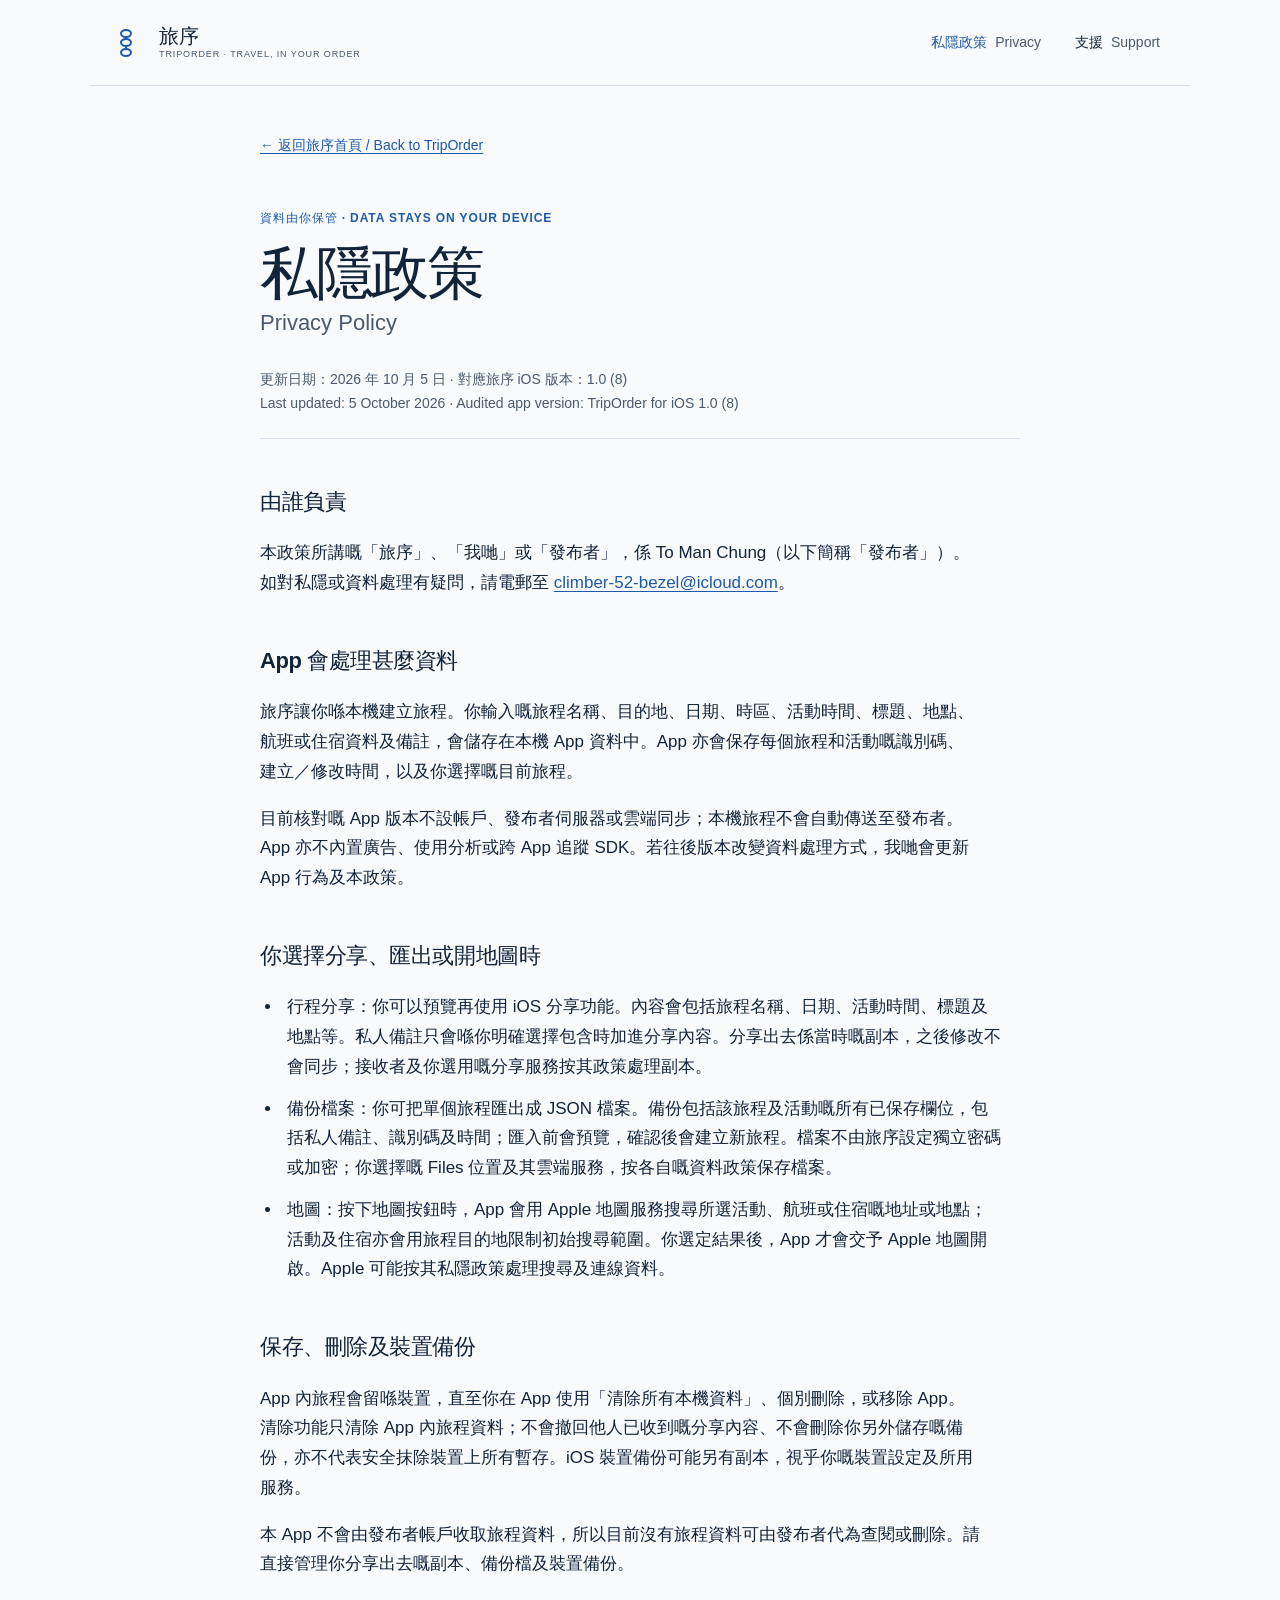
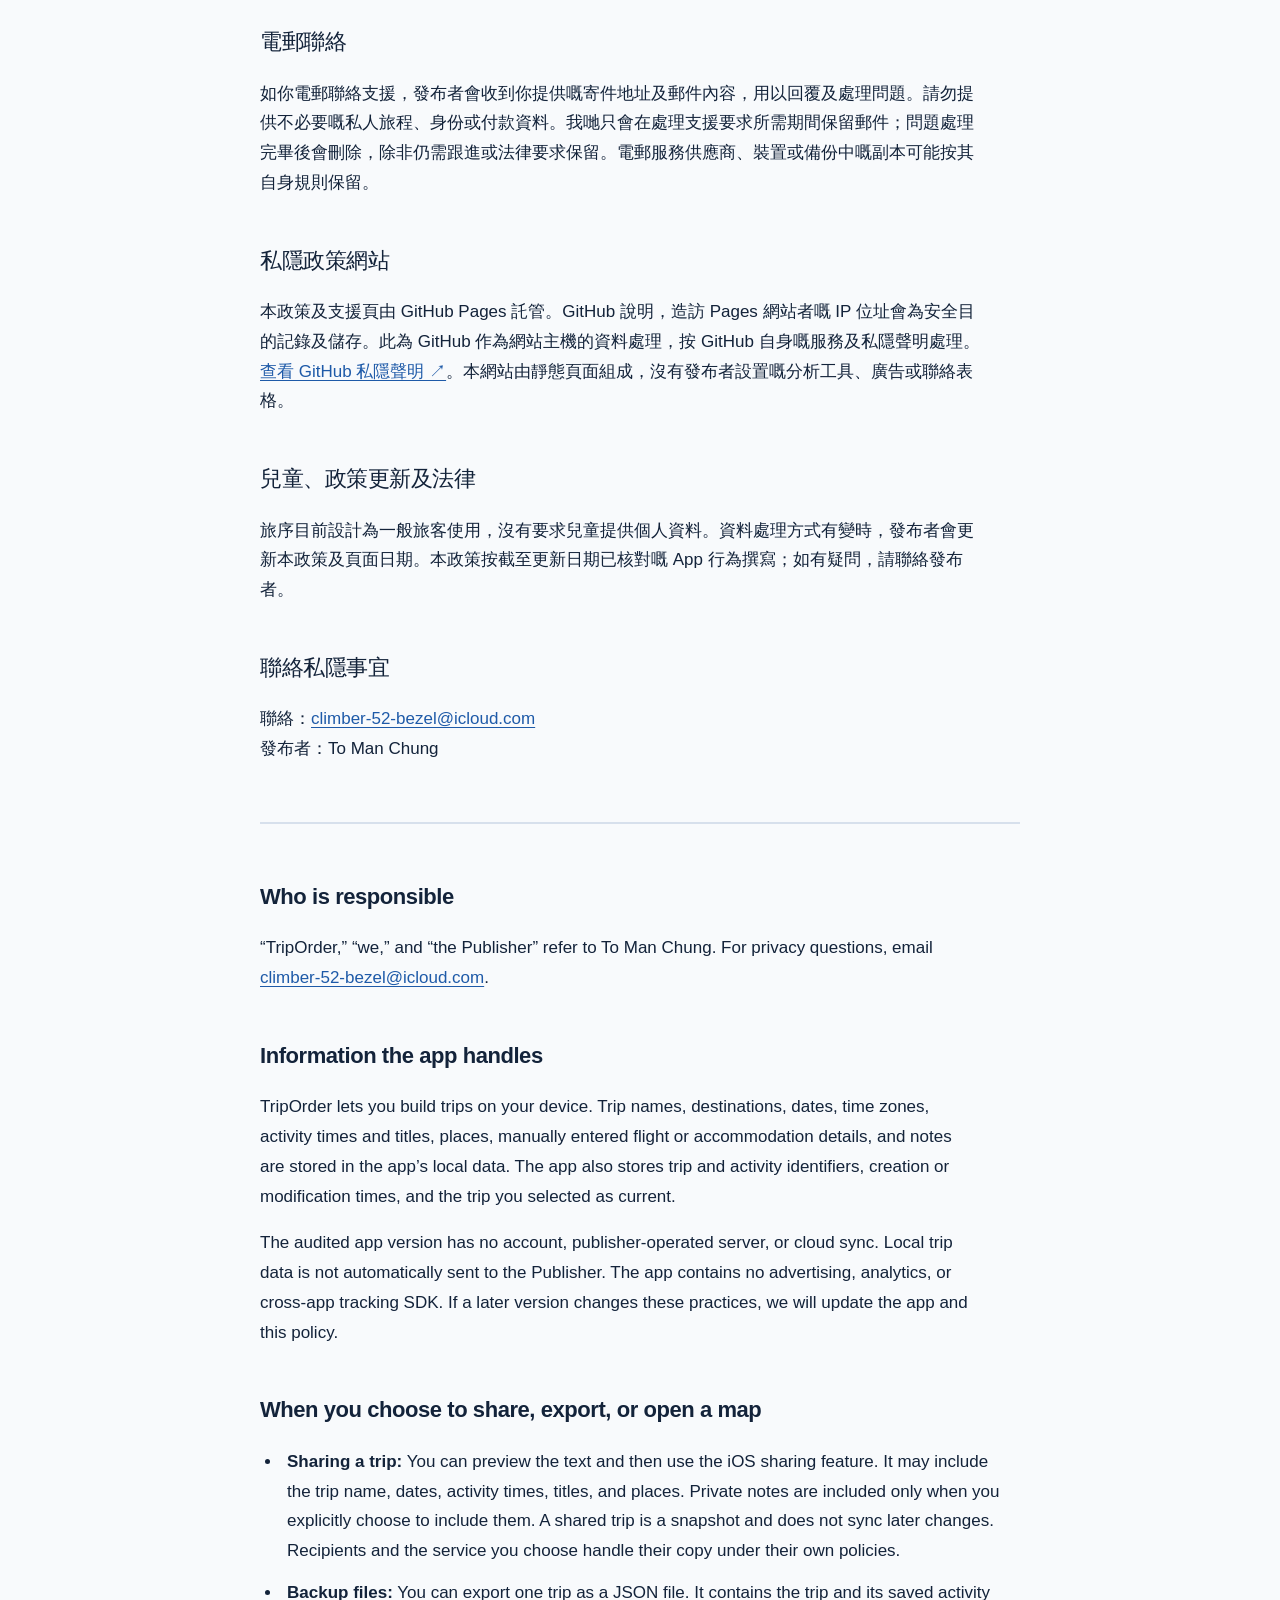
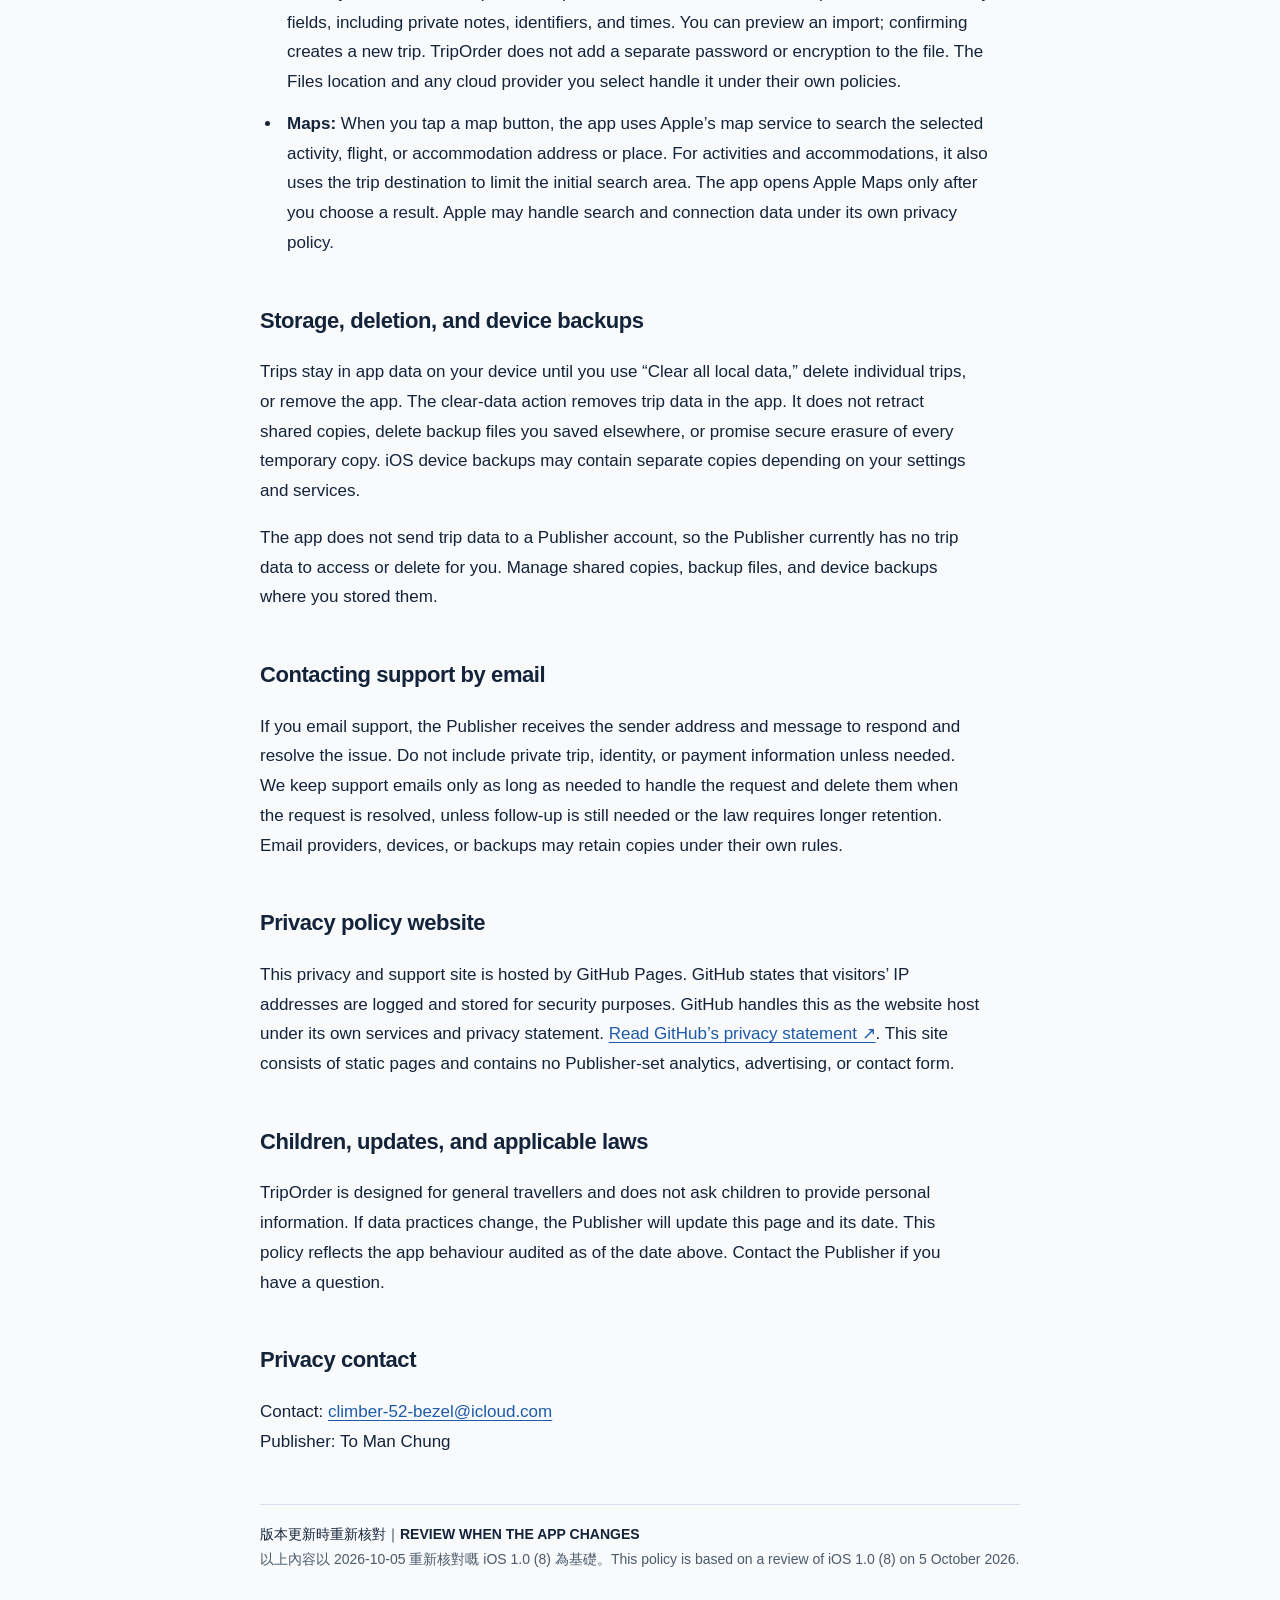
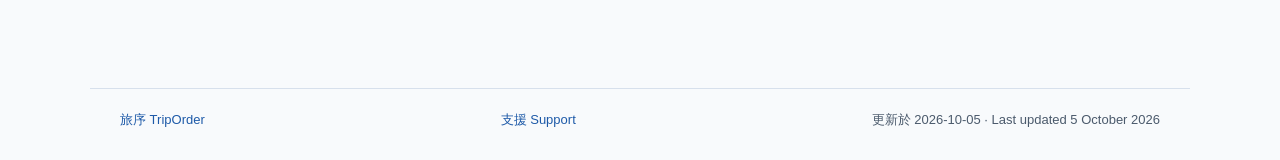
==== commit 37e517da: "T46j: mark privacy site audited for TripOrder 1.0 (8) Update version and date labels on privacy, ind" ====
--- a/privacy.html
+++ b/privacy.html
@@ -19,7 +19,7 @@
     <p class="eyebrow">資料由你保管 · DATA STAYS ON YOUR DEVICE</p>
     <h1>私隱政策</h1>
     <p class="english-title" lang="en">Privacy Policy</p>
-    <p class="meta">更新日期：2026 年 10 月 4 日 · 對應旅序 iOS 版本：1.0 (7)<br><span lang="en">Last updated: 4 October 2026 · Audited app version: TripOrder for iOS 1.0 (7)</span></p>
+    <p class="meta">更新日期：2026 年 10 月 5 日 · 對應旅序 iOS 版本：1.0 (8)<br><span lang="en">Last updated: 5 October 2026 · Audited app version: TripOrder for iOS 1.0 (8)</span></p>
     <section class="bilingual-section">
       <div lang="zh-Hant">
         <h2>由誰負責</h2>
@@ -32,7 +32,6 @@
           <li><strong>行程分享：</strong>你可以預覽再使用 iOS 分享功能。內容會包括旅程名稱、日期、活動時間、標題及地點等。私人備註只會喺你明確選擇包含時加進分享內容。分享出去係當時嘅副本，之後修改不會同步；接收者及你選用嘅分享服務按其政策處理副本。</li>
           <li><strong>備份檔案：</strong>你可把單個旅程匯出成 JSON 檔案。備份包括該旅程及活動嘅所有已保存欄位，包括私人備註、識別碼及時間；匯入前會預覽，確認後會建立新旅程。檔案不由旅序設定獨立密碼或加密；你選擇嘅 Files 位置及其雲端服務，按各自嘅資料政策保存檔案。</li>
           <li><strong>地圖：</strong>按下地圖按鈕時，App 會用 Apple 地圖服務搜尋所選活動、航班或住宿嘅地址或地點；活動及住宿亦會用旅程目的地限制初始搜尋範圍。你選定結果後，App 才會交予 Apple 地圖開啟。Apple 可能按其私隱政策處理搜尋及連線資料。</li>
-          
         </ul>
         <h2>保存、刪除及裝置備份</h2>
         <p>App 內旅程會留喺裝置，直至你在 App 使用「清除所有本機資料」、個別刪除，或移除 App。清除功能只清除 App 內旅程資料；不會撤回他人已收到嘅分享內容、不會刪除你另外儲存嘅備份，亦不代表安全抹除裝置上所有暫存。iOS 裝置備份可能另有副本，視乎你嘅裝置設定及所用服務。</p>
@@ -58,7 +57,6 @@
           <li><strong>Sharing a trip:</strong> You can preview the text and then use the iOS sharing feature. It may include the trip name, dates, activity times, titles, and places. Private notes are included only when you explicitly choose to include them. A shared trip is a snapshot and does not sync later changes. Recipients and the service you choose handle their copy under their own policies.</li>
           <li><strong>Backup files:</strong> You can export one trip as a JSON file. It contains the trip and its saved activity fields, including private notes, identifiers, and times. You can preview an import; confirming creates a new trip. TripOrder does not add a separate password or encryption to the file. The Files location and any cloud provider you select handle it under their own policies.</li>
           <li><strong>Maps:</strong> When you tap a map button, the app uses Apple’s map service to search the selected activity, flight, or accommodation address or place. For activities and accommodations, it also uses the trip destination to limit the initial search area. The app opens Apple Maps only after you choose a result. Apple may handle search and connection data under its own privacy policy.</li>
-          
         </ul>
         <h2>Storage, deletion, and device backups</h2>
         <p>Trips stay in app data on your device until you use “Clear all local data,” delete individual trips, or remove the app. The clear-data action removes trip data in the app. It does not retract shared copies, delete backup files you saved elsewhere, or promise secure erasure of every temporary copy. iOS device backups may contain separate copies depending on your settings and services.</p>
@@ -73,8 +71,8 @@
         <p>Contact: <a href="mailto:climber-52-bezel@icloud.com">climber-52-bezel@icloud.com</a><br>Publisher: To Man Chung</p>
       </div>
     </section>
-    <div class="closing-note"><strong>版本更新時重新核對｜REVIEW WHEN THE APP CHANGES</strong><br>以上內容以 2026-10-04 重新核對嘅 iOS 1.0 (7) 為基礎。<span lang="en">This policy is based on a review of iOS 1.0 (7) on 4 October 2026.</span></div>
+    <div class="closing-note"><strong>版本更新時重新核對｜REVIEW WHEN THE APP CHANGES</strong><br>以上內容以 2026-10-05 重新核對嘅 iOS 1.0 (8) 為基礎。<span lang="en">This policy is based on a review of iOS 1.0 (8) on 5 October 2026.</span></div>
   </main>
-  <footer><a href="index.html">旅序 TripOrder</a><a href="support.html">支援 Support</a><span>更新於 2026-10-04 · Last updated 4 October 2026</span></footer>
+  <footer><a href="index.html">旅序 TripOrder</a><a href="support.html">支援 Support</a><span>更新於 2026-10-05 · Last updated 5 October 2026</span></footer>
 </body>
 </html>
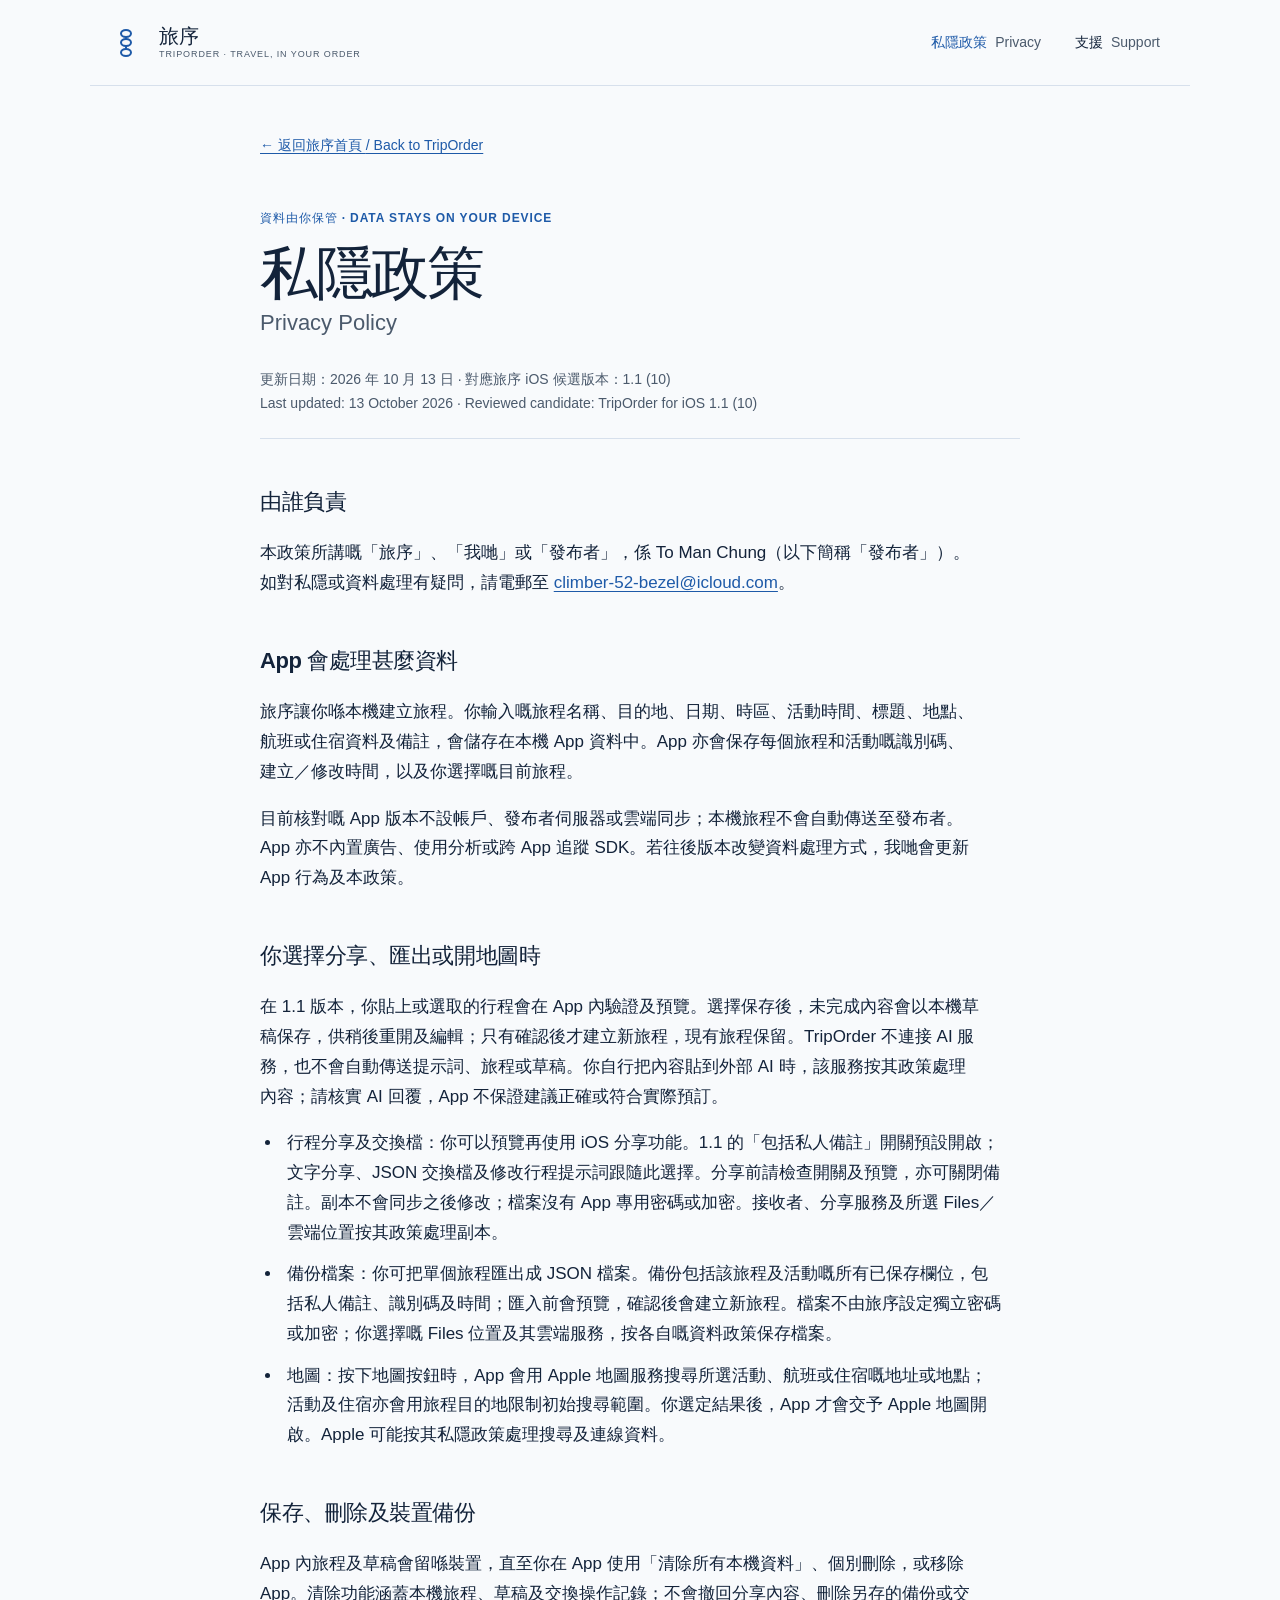
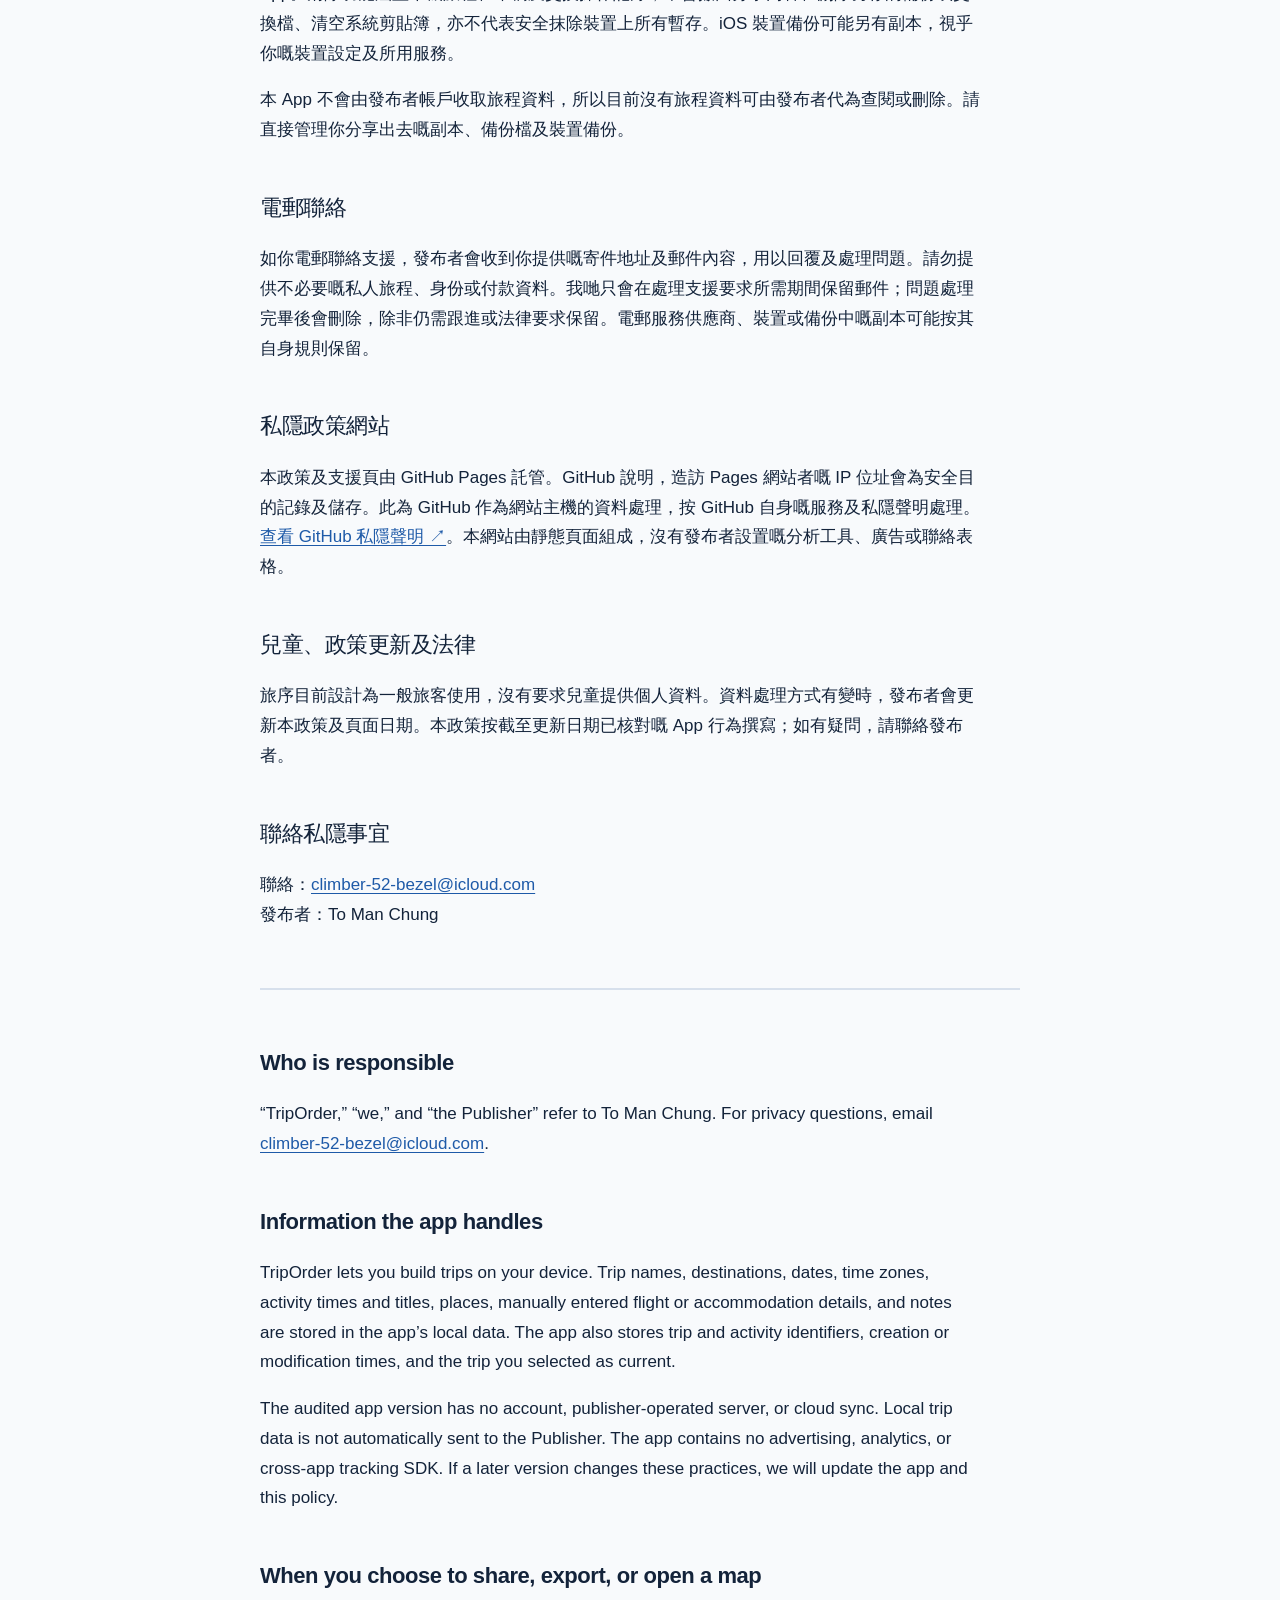
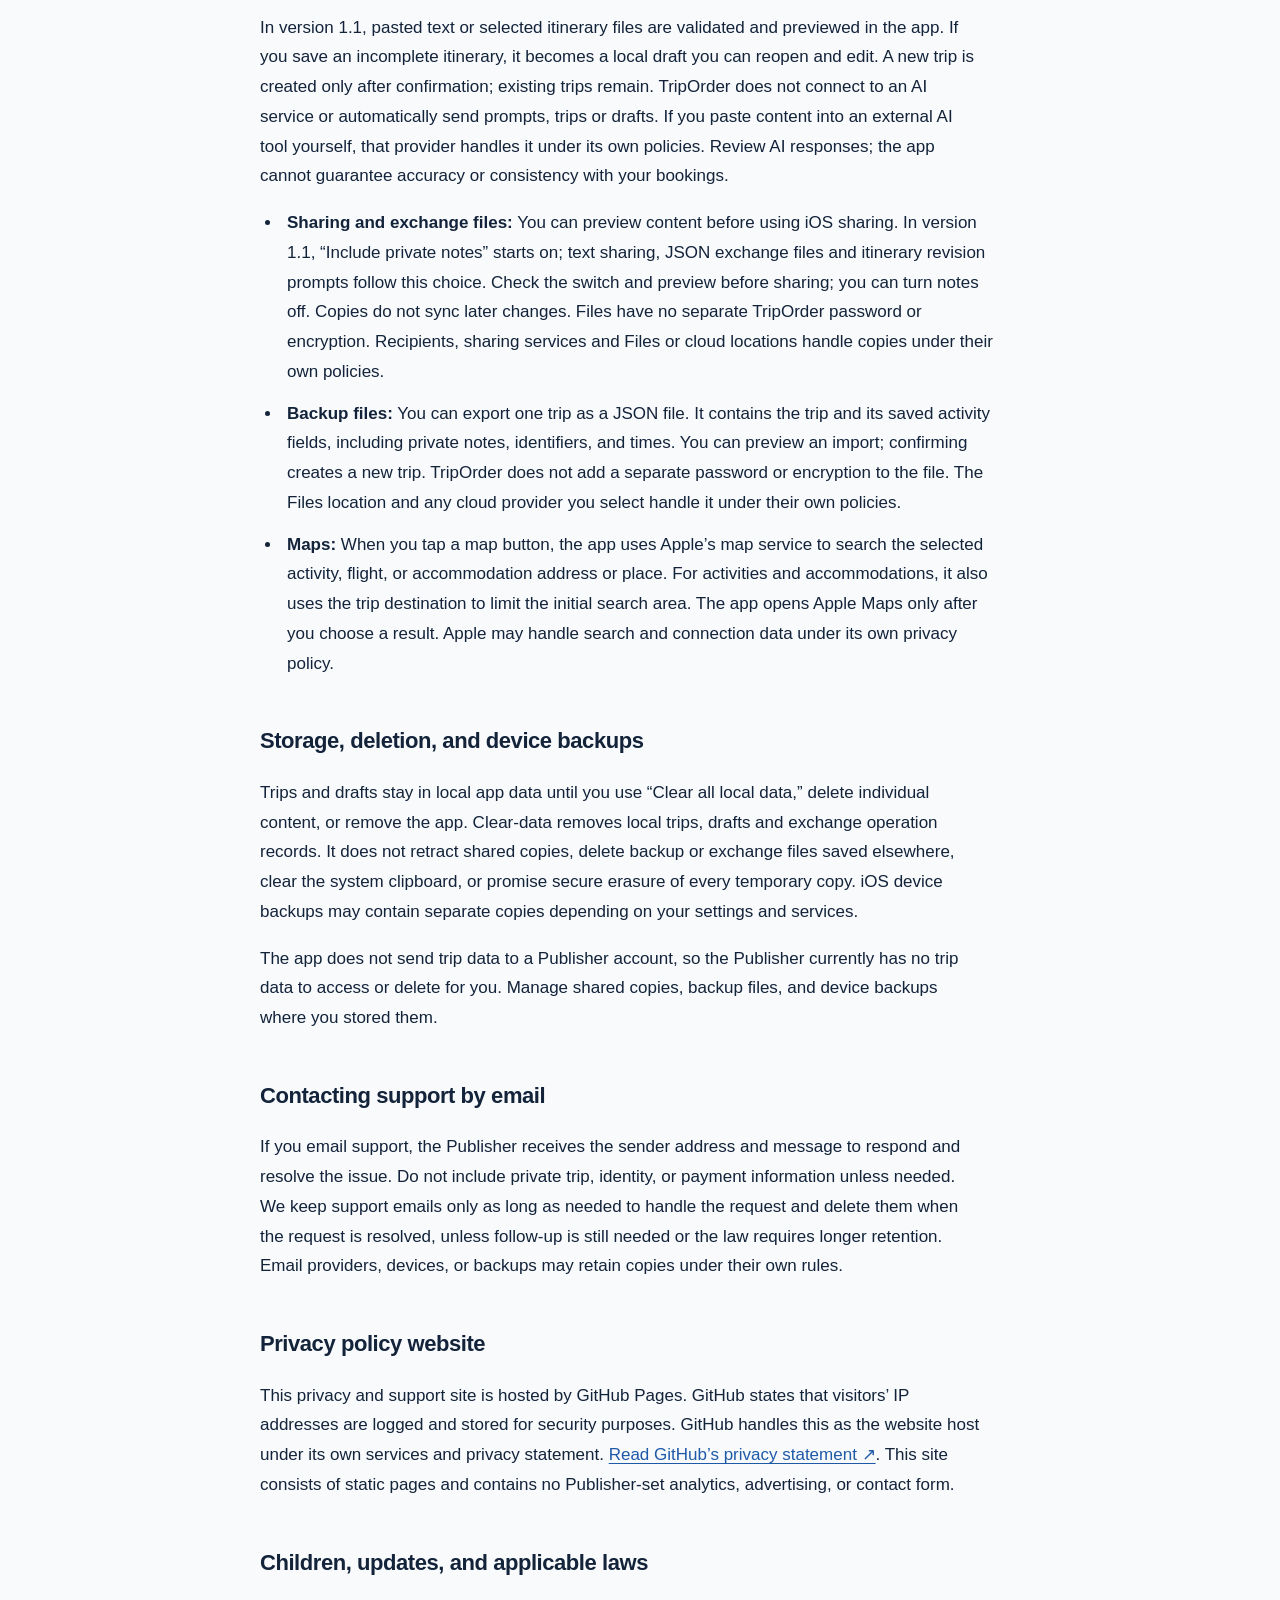
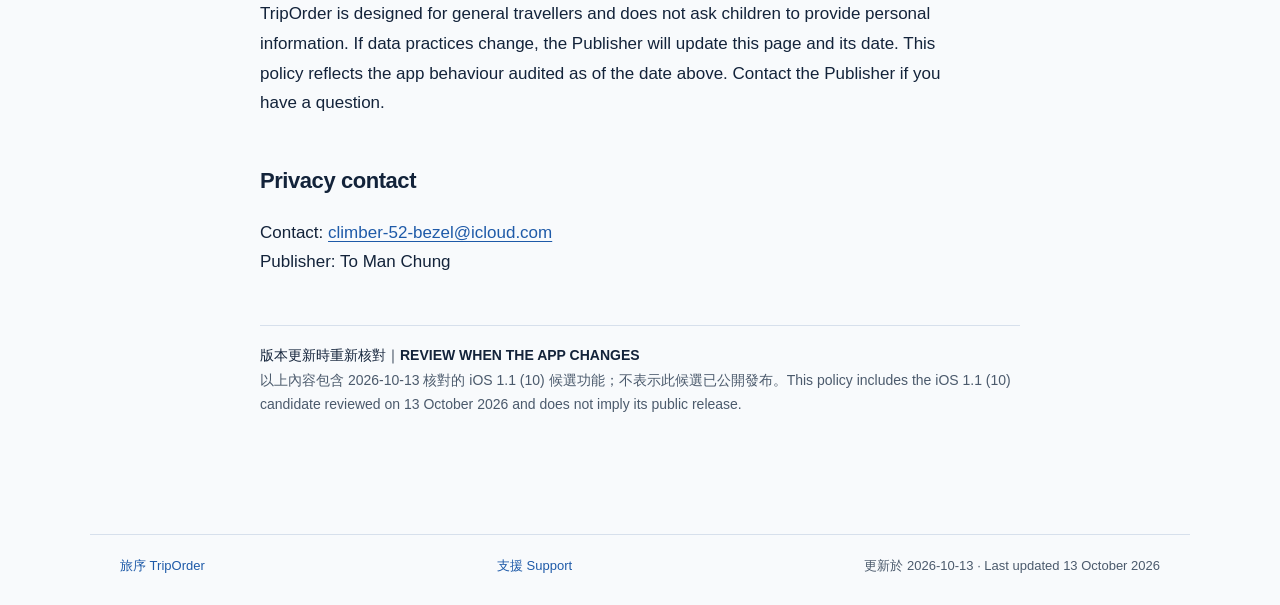
==== commit db3f32c8: "U42: update bilingual privacy and support for 1.1 (10)" ====
--- a/privacy.html
+++ b/privacy.html
@@ -19,7 +19,7 @@
     <p class="eyebrow">資料由你保管 · DATA STAYS ON YOUR DEVICE</p>
     <h1>私隱政策</h1>
     <p class="english-title" lang="en">Privacy Policy</p>
-    <p class="meta">更新日期：2026 年 10 月 5 日 · 對應旅序 iOS 版本：1.0 (8)<br><span lang="en">Last updated: 5 October 2026 · Audited app version: TripOrder for iOS 1.0 (8)</span></p>
+    <p class="meta">更新日期：2026 年 10 月 13 日 · 對應旅序 iOS 候選版本：1.1 (10)<br><span lang="en">Last updated: 13 October 2026 · Reviewed candidate: TripOrder for iOS 1.1 (10)</span></p>
     <section class="bilingual-section">
       <div lang="zh-Hant">
         <h2>由誰負責</h2>
@@ -28,13 +28,14 @@
         <p>旅序讓你喺本機建立旅程。你輸入嘅旅程名稱、目的地、日期、時區、活動時間、標題、地點、航班或住宿資料及備註，會儲存在本機 App 資料中。App 亦會保存每個旅程和活動嘅識別碼、建立／修改時間，以及你選擇嘅目前旅程。</p>
         <p>目前核對嘅 App 版本不設帳戶、發布者伺服器或雲端同步；本機旅程不會自動傳送至發布者。App 亦不內置廣告、使用分析或跨 App 追蹤 SDK。若往後版本改變資料處理方式，我哋會更新 App 行為及本政策。</p>
         <h2>你選擇分享、匯出或開地圖時</h2>
+        <p>在 1.1 版本，你貼上或選取的行程會在 App 內驗證及預覽。選擇保存後，未完成內容會以本機草稿保存，供稍後重開及編輯；只有確認後才建立新旅程，現有旅程保留。TripOrder 不連接 AI 服務，也不會自動傳送提示詞、旅程或草稿。你自行把內容貼到外部 AI 時，該服務按其政策處理內容；請核實 AI 回覆，App 不保證建議正確或符合實際預訂。</p>
         <ul>
-          <li><strong>行程分享：</strong>你可以預覽再使用 iOS 分享功能。內容會包括旅程名稱、日期、活動時間、標題及地點等。私人備註只會喺你明確選擇包含時加進分享內容。分享出去係當時嘅副本，之後修改不會同步；接收者及你選用嘅分享服務按其政策處理副本。</li>
+          <li><strong>行程分享及交換檔：</strong>你可以預覽再使用 iOS 分享功能。1.1 的「包括私人備註」開關預設開啟；文字分享、JSON 交換檔及修改行程提示詞跟隨此選擇。分享前請檢查開關及預覽，亦可關閉備註。副本不會同步之後修改；檔案沒有 App 專用密碼或加密。接收者、分享服務及所選 Files／雲端位置按其政策處理副本。</li>
           <li><strong>備份檔案：</strong>你可把單個旅程匯出成 JSON 檔案。備份包括該旅程及活動嘅所有已保存欄位，包括私人備註、識別碼及時間；匯入前會預覽，確認後會建立新旅程。檔案不由旅序設定獨立密碼或加密；你選擇嘅 Files 位置及其雲端服務，按各自嘅資料政策保存檔案。</li>
           <li><strong>地圖：</strong>按下地圖按鈕時，App 會用 Apple 地圖服務搜尋所選活動、航班或住宿嘅地址或地點；活動及住宿亦會用旅程目的地限制初始搜尋範圍。你選定結果後，App 才會交予 Apple 地圖開啟。Apple 可能按其私隱政策處理搜尋及連線資料。</li>
         </ul>
         <h2>保存、刪除及裝置備份</h2>
-        <p>App 內旅程會留喺裝置，直至你在 App 使用「清除所有本機資料」、個別刪除，或移除 App。清除功能只清除 App 內旅程資料；不會撤回他人已收到嘅分享內容、不會刪除你另外儲存嘅備份，亦不代表安全抹除裝置上所有暫存。iOS 裝置備份可能另有副本，視乎你嘅裝置設定及所用服務。</p>
+        <p>App 內旅程及草稿會留喺裝置，直至你在 App 使用「清除所有本機資料」、個別刪除，或移除 App。清除功能涵蓋本機旅程、草稿及交換操作記錄；不會撤回分享內容、刪除另存的備份或交換檔、清空系統剪貼簿，亦不代表安全抹除裝置上所有暫存。iOS 裝置備份可能另有副本，視乎你嘅裝置設定及所用服務。</p>
         <p>本 App 不會由發布者帳戶收取旅程資料，所以目前沒有旅程資料可由發布者代為查閱或刪除。請直接管理你分享出去嘅副本、備份檔及裝置備份。</p>
         <h2>電郵聯絡</h2>
         <p>如你電郵聯絡支援，發布者會收到你提供嘅寄件地址及郵件內容，用以回覆及處理問題。請勿提供不必要嘅私人旅程、身份或付款資料。我哋只會在處理支援要求所需期間保留郵件；問題處理完畢後會刪除，除非仍需跟進或法律要求保留。電郵服務供應商、裝置或備份中嘅副本可能按其自身規則保留。</p>
@@ -53,13 +54,14 @@
         <p>TripOrder lets you build trips on your device. Trip names, destinations, dates, time zones, activity times and titles, places, manually entered flight or accommodation details, and notes are stored in the app’s local data. The app also stores trip and activity identifiers, creation or modification times, and the trip you selected as current.</p>
         <p>The audited app version has no account, publisher-operated server, or cloud sync. Local trip data is not automatically sent to the Publisher. The app contains no advertising, analytics, or cross-app tracking SDK. If a later version changes these practices, we will update the app and this policy.</p>
         <h2>When you choose to share, export, or open a map</h2>
+        <p>In version 1.1, pasted text or selected itinerary files are validated and previewed in the app. If you save an incomplete itinerary, it becomes a local draft you can reopen and edit. A new trip is created only after confirmation; existing trips remain. TripOrder does not connect to an AI service or automatically send prompts, trips or drafts. If you paste content into an external AI tool yourself, that provider handles it under its own policies. Review AI responses; the app cannot guarantee accuracy or consistency with your bookings.</p>
         <ul>
-          <li><strong>Sharing a trip:</strong> You can preview the text and then use the iOS sharing feature. It may include the trip name, dates, activity times, titles, and places. Private notes are included only when you explicitly choose to include them. A shared trip is a snapshot and does not sync later changes. Recipients and the service you choose handle their copy under their own policies.</li>
+          <li><strong>Sharing and exchange files:</strong> You can preview content before using iOS sharing. In version 1.1, “Include private notes” starts on; text sharing, JSON exchange files and itinerary revision prompts follow this choice. Check the switch and preview before sharing; you can turn notes off. Copies do not sync later changes. Files have no separate TripOrder password or encryption. Recipients, sharing services and Files or cloud locations handle copies under their own policies.</li>
           <li><strong>Backup files:</strong> You can export one trip as a JSON file. It contains the trip and its saved activity fields, including private notes, identifiers, and times. You can preview an import; confirming creates a new trip. TripOrder does not add a separate password or encryption to the file. The Files location and any cloud provider you select handle it under their own policies.</li>
           <li><strong>Maps:</strong> When you tap a map button, the app uses Apple’s map service to search the selected activity, flight, or accommodation address or place. For activities and accommodations, it also uses the trip destination to limit the initial search area. The app opens Apple Maps only after you choose a result. Apple may handle search and connection data under its own privacy policy.</li>
         </ul>
         <h2>Storage, deletion, and device backups</h2>
-        <p>Trips stay in app data on your device until you use “Clear all local data,” delete individual trips, or remove the app. The clear-data action removes trip data in the app. It does not retract shared copies, delete backup files you saved elsewhere, or promise secure erasure of every temporary copy. iOS device backups may contain separate copies depending on your settings and services.</p>
+        <p>Trips and drafts stay in local app data until you use “Clear all local data,” delete individual content, or remove the app. Clear-data removes local trips, drafts and exchange operation records. It does not retract shared copies, delete backup or exchange files saved elsewhere, clear the system clipboard, or promise secure erasure of every temporary copy. iOS device backups may contain separate copies depending on your settings and services.</p>
         <p>The app does not send trip data to a Publisher account, so the Publisher currently has no trip data to access or delete for you. Manage shared copies, backup files, and device backups where you stored them.</p>
         <h2>Contacting support by email</h2>
         <p>If you email support, the Publisher receives the sender address and message to respond and resolve the issue. Do not include private trip, identity, or payment information unless needed. We keep support emails only as long as needed to handle the request and delete them when the request is resolved, unless follow-up is still needed or the law requires longer retention. Email providers, devices, or backups may retain copies under their own rules.</p>
@@ -71,8 +73,8 @@
         <p>Contact: <a href="mailto:climber-52-bezel@icloud.com">climber-52-bezel@icloud.com</a><br>Publisher: To Man Chung</p>
       </div>
     </section>
-    <div class="closing-note"><strong>版本更新時重新核對｜REVIEW WHEN THE APP CHANGES</strong><br>以上內容以 2026-10-05 重新核對嘅 iOS 1.0 (8) 為基礎。<span lang="en">This policy is based on a review of iOS 1.0 (8) on 5 October 2026.</span></div>
+    <div class="closing-note"><strong>版本更新時重新核對｜REVIEW WHEN THE APP CHANGES</strong><br>以上內容包含 2026-10-13 核對的 iOS 1.1 (10) 候選功能；不表示此候選已公開發布。<span lang="en">This policy includes the iOS 1.1 (10) candidate reviewed on 13 October 2026 and does not imply its public release.</span></div>
   </main>
-  <footer><a href="index.html">旅序 TripOrder</a><a href="support.html">支援 Support</a><span>更新於 2026-10-05 · Last updated 5 October 2026</span></footer>
+  <footer><a href="index.html">旅序 TripOrder</a><a href="support.html">支援 Support</a><span>更新於 2026-10-13 · Last updated 13 October 2026</span></footer>
 </body>
 </html>
